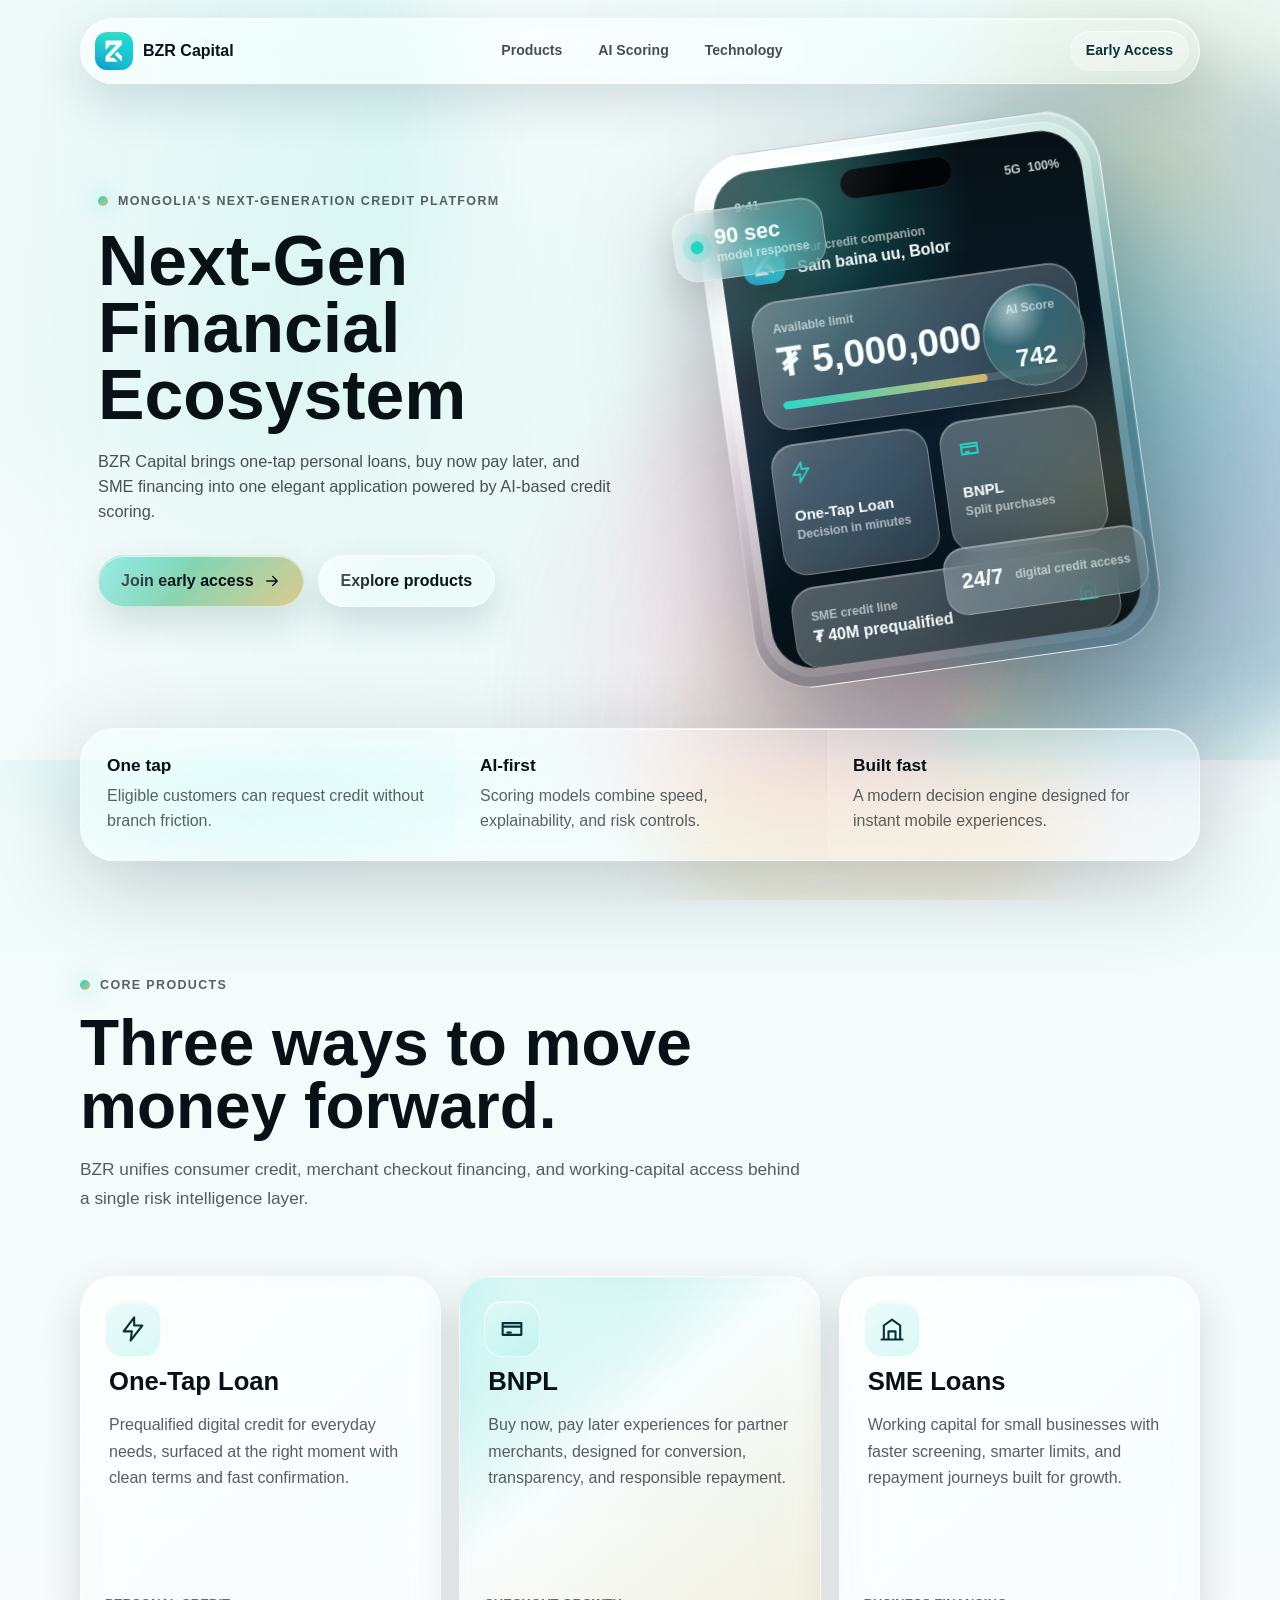
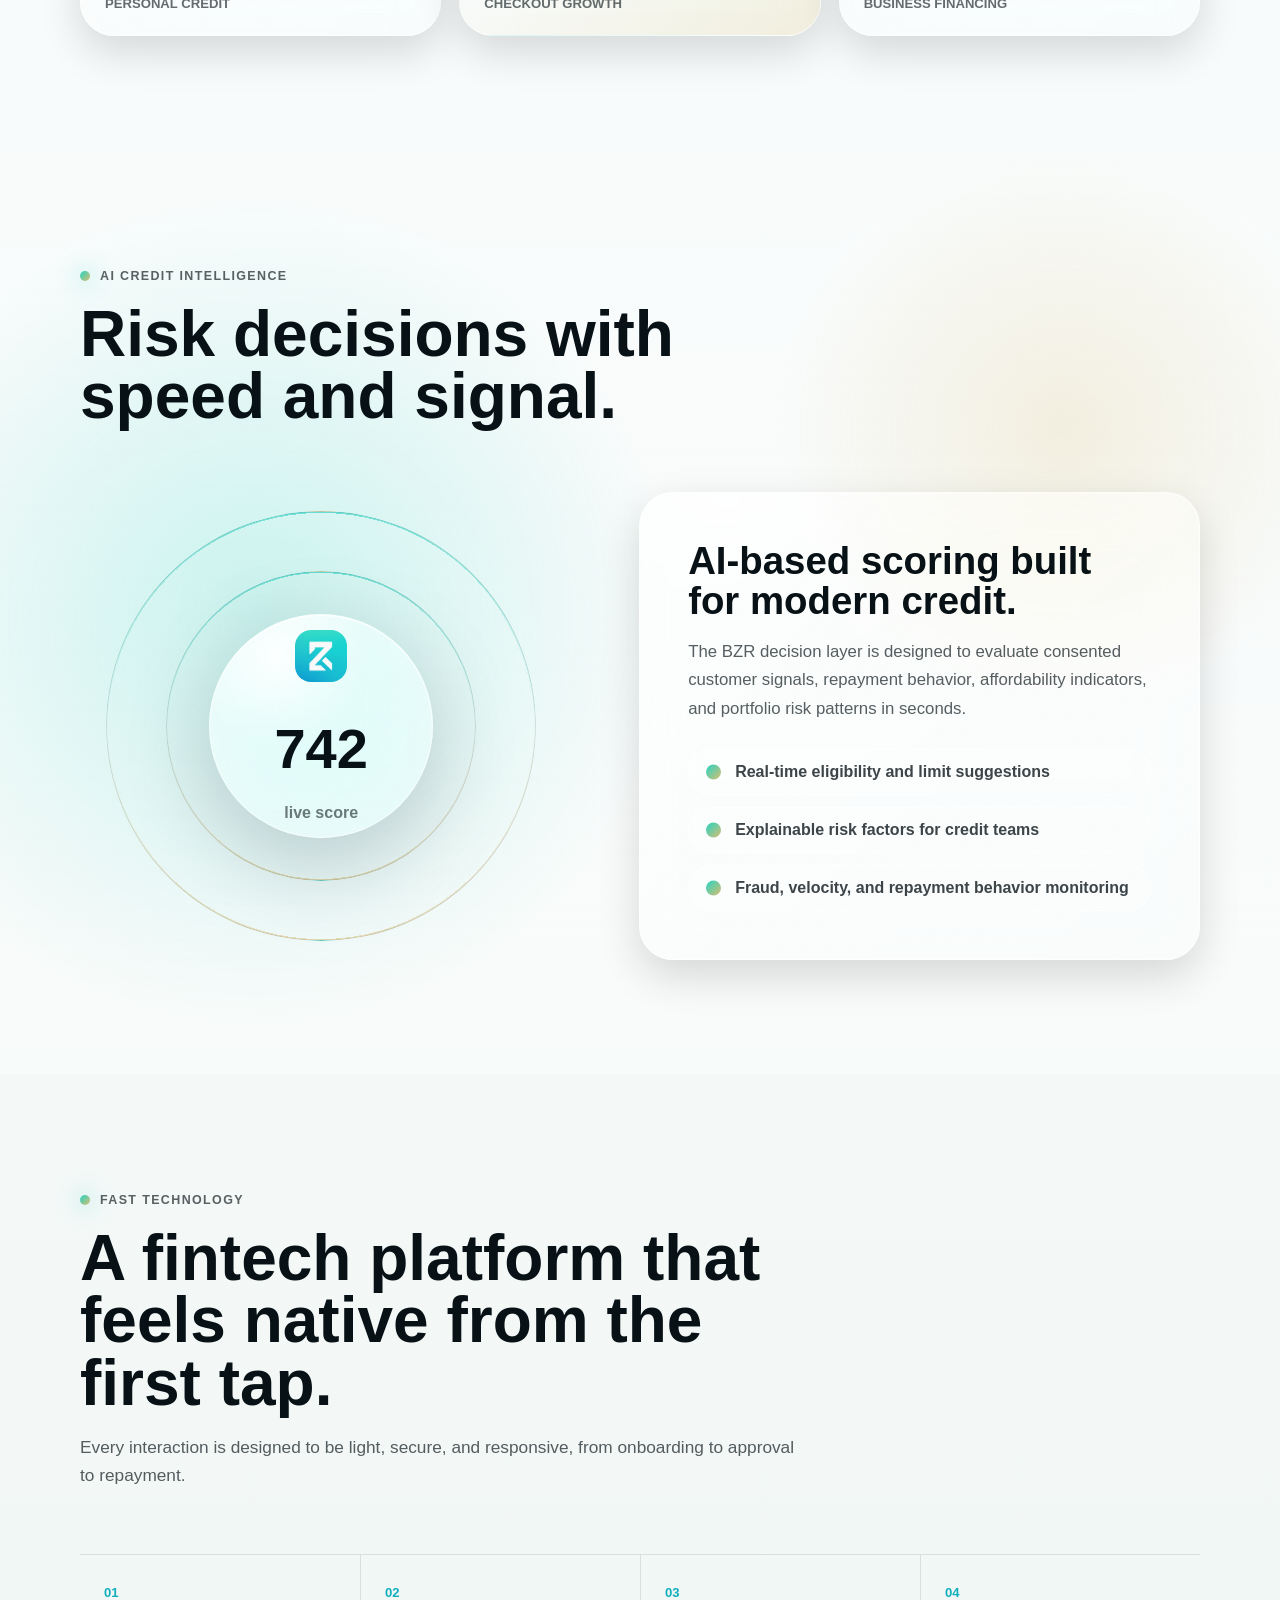
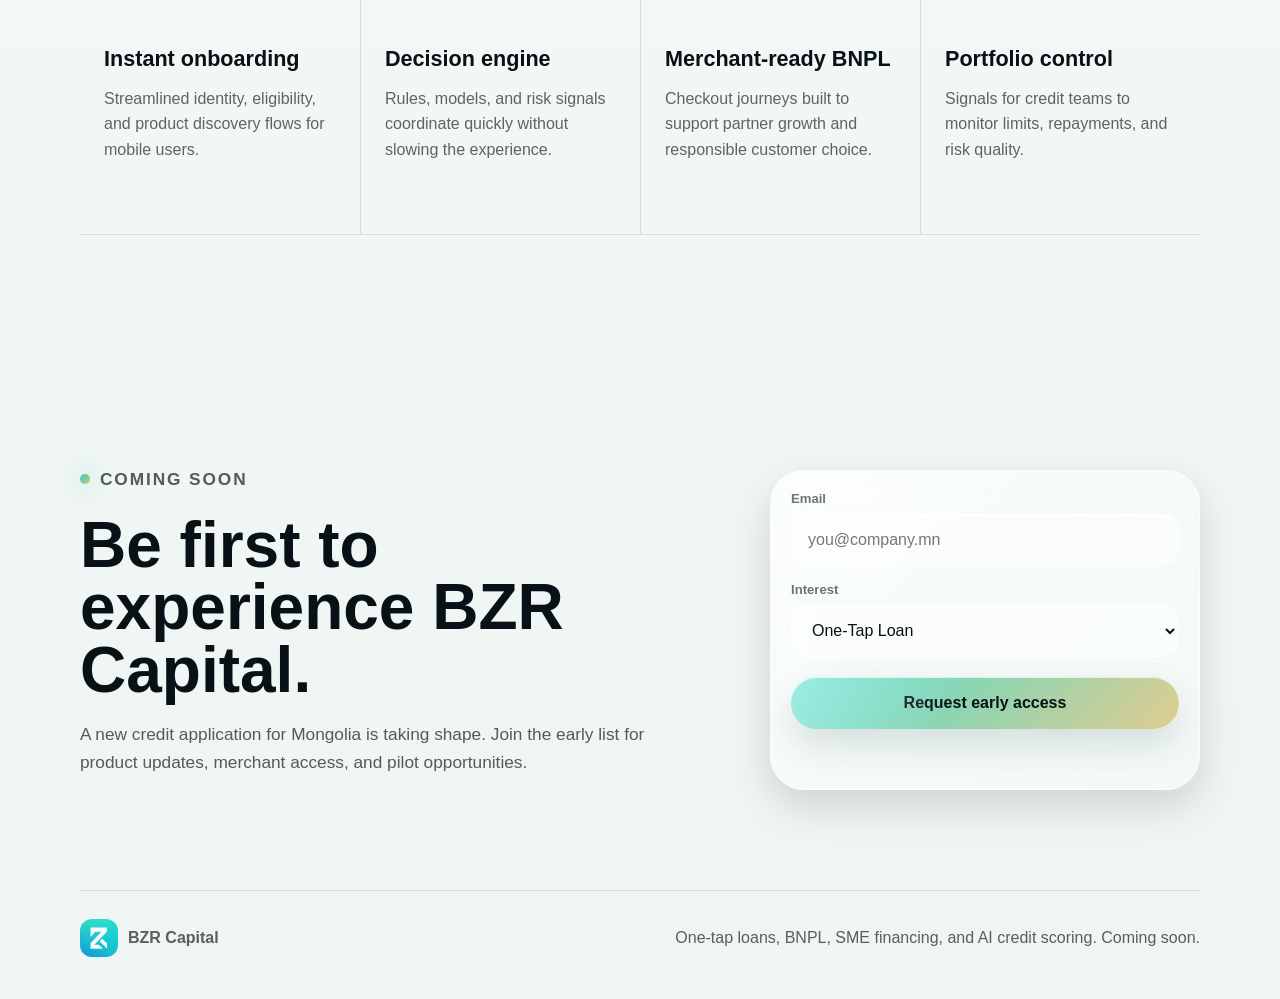
==== index.html @ 2658bc6b "first commit" ====
<!doctype html>
<html lang="en">
  <head>
    <meta charset="UTF-8" />
    <meta name="viewport" content="width=device-width, initial-scale=1.0" />
    <title>BZR Capital | One-tap credit for Mongolia</title>
    <meta
      name="description"
      content="BZR Capital is building a next-generation Mongolian fintech platform for one-tap loans, BNPL, SME financing, and AI-powered credit scoring."
    />
    <link rel="icon" href="assets/logo.png" type="image/png" />
    <link rel="stylesheet" href="styles.css" />
  </head>
  <body>
    <div class="ambient" aria-hidden="true">
      <span class="aura aura-cyan"></span>
      <span class="aura aura-blue"></span>
      <span class="aura aura-gold"></span>
      <span class="aura aura-rose"></span>
    </div>

    <header class="site-header">
      <a class="brand" href="#top" aria-label="BZR Capital home">
        <img src="assets/logo.png" alt="" />
        <span>BZR Capital</span>
      </a>
      <nav class="nav-links" aria-label="Primary navigation">
        <a href="#products">Products</a>
        <a href="#intelligence">AI Scoring</a>
        <a href="#platform">Technology</a>
      </nav>
      <a class="nav-cta" href="#waitlist">Early Access</a>
    </header>

    <main id="top">
      <section class="hero" aria-labelledby="hero-title">
        <div class="hero-copy">
          <p class="eyebrow">
            <span></span>
            Mongolia's next-generation credit platform
          </p>
          <h1 id="hero-title">Next-Gen Financial Ecosystem</h1>
          <p class="hero-lede">
            BZR Capital brings one-tap personal loans, buy now pay later, and SME financing into
            one elegant application powered by AI-based credit scoring.
          </p>
          <div class="hero-actions">
            <a class="button button-primary" href="#waitlist">
              Join early access
              <svg viewBox="0 0 24 24" aria-hidden="true">
                <path d="M5 12h14m-6-6 6 6-6 6" />
              </svg>
            </a>
            <a class="button button-secondary" href="#products">Explore products</a>
          </div>
        </div>

        <div class="hero-visual" aria-label="BZR mobile app preview">
          <div class="phone-shell" data-tilt>
            <div class="phone-glass"></div>
            <div class="phone-screen">
              <div class="dynamic-island"></div>
              <div class="app-topline">
                <span>9:41</span>
                <span>5G&nbsp;&nbsp;100%</span>
              </div>
              <div class="app-greeting">
                <img src="assets/logo.png" alt="" />
                <div>
                  <span>Your credit companion</span>
                  <strong>Sain baina uu, Bolor</strong>
                </div>
              </div>
              <div class="limit-panel">
                <span>Available limit</span>
                <strong>₮ 5,000,000</strong>
                <div class="limit-meter">
                  <span></span>
                </div>
              </div>
              <div class="score-orb">
                <span>AI Score</span>
                <strong>742</strong>
              </div>
              <div class="quick-actions">
                <article>
                  <svg viewBox="0 0 24 24" aria-hidden="true">
                    <path d="m13 2-9 12h7l-1 8 10-13h-7l0-7Z" />
                  </svg>
                  <strong>One-Tap Loan</strong>
                  <span>Decision in minutes</span>
                </article>
                <article>
                  <svg viewBox="0 0 24 24" aria-hidden="true">
                    <path d="M4 7h16v10H4zM4 10h16M8 15h3" />
                  </svg>
                  <strong>BNPL</strong>
                  <span>Split purchases</span>
                </article>
              </div>
              <div class="sme-strip">
                <div>
                  <span>SME credit line</span>
                  <strong>₮ 40M prequalified</strong>
                </div>
                <svg viewBox="0 0 24 24" aria-hidden="true">
                  <path d="M3 21h18M5 21V9l7-5 7 5v12M9 21v-7h6v7" />
                </svg>
              </div>
            </div>
          </div>
          <div class="floating-card floating-card-top">
            <span class="pulse"></span>
            <div>
              <strong>90 sec</strong>
              <small>model response</small>
            </div>
          </div>
          <div class="floating-card floating-card-bottom">
            <strong>24/7</strong>
            <small>digital credit access</small>
          </div>
        </div>
      </section>

      <section class="signal-strip" aria-label="Platform highlights">
        <div>
          <strong>One tap</strong>
          <span>Eligible customers can request credit without branch friction.</span>
        </div>
        <div>
          <strong>AI-first</strong>
          <span>Scoring models combine speed, explainability, and risk controls.</span>
        </div>
        <div>
          <strong>Built fast</strong>
          <span>A modern decision engine designed for instant mobile experiences.</span>
        </div>
      </section>

      <section class="section" id="products">
        <div class="section-heading">
          <p class="eyebrow"><span></span>Core products</p>
          <h2>Three ways to move money forward.</h2>
          <p>
            BZR unifies consumer credit, merchant checkout financing, and working-capital access
            behind a single risk intelligence layer.
          </p>
        </div>
        <div class="product-grid">
          <article class="glass-card product-card">
            <div class="icon-badge">
              <svg viewBox="0 0 24 24" aria-hidden="true">
                <path d="m13 2-9 12h7l-1 8 10-13h-7l0-7Z" />
              </svg>
            </div>
            <h3>One-Tap Loan</h3>
            <p>
              Prequalified digital credit for everyday needs, surfaced at the right moment with
              clean terms and fast confirmation.
            </p>
            <span>Personal credit</span>
          </article>
          <article class="glass-card product-card product-card-accent">
            <div class="icon-badge">
              <svg viewBox="0 0 24 24" aria-hidden="true">
                <path d="M4 7h16v10H4zM4 10h16M8 15h3" />
              </svg>
            </div>
            <h3>BNPL</h3>
            <p>
              Buy now, pay later experiences for partner merchants, designed for conversion,
              transparency, and responsible repayment.
            </p>
            <span>Checkout growth</span>
          </article>
          <article class="glass-card product-card">
            <div class="icon-badge">
              <svg viewBox="0 0 24 24" aria-hidden="true">
                <path d="M3 21h18M5 21V9l7-5 7 5v12M9 21v-7h6v7" />
              </svg>
            </div>
            <h3>SME Loans</h3>
            <p>
              Working capital for small businesses with faster screening, smarter limits, and
              repayment journeys built for growth.
            </p>
            <span>Business financing</span>
          </article>
        </div>
      </section>

      <section class="intelligence-band" id="intelligence">
        <div class="section-heading">
          <p class="eyebrow"><span></span>AI credit intelligence</p>
          <h2>Risk decisions with speed and signal.</h2>
        </div>
        <div class="intelligence-layout">
          <div class="model-orbit" aria-hidden="true">
            <span class="orbit-ring"></span>
            <span class="orbit-ring ring-two"></span>
            <div class="model-core">
              <img src="assets/logo.png" alt="" />
              <strong>742</strong>
              <span>live score</span>
            </div>
          </div>
          <div class="glass-card intelligence-copy">
            <h3>AI-based scoring built for modern credit.</h3>
            <p>
              The BZR decision layer is designed to evaluate consented customer signals, repayment
              behavior, affordability indicators, and portfolio risk patterns in seconds.
            </p>
            <div class="check-list">
              <span>Real-time eligibility and limit suggestions</span>
              <span>Explainable risk factors for credit teams</span>
              <span>Fraud, velocity, and repayment behavior monitoring</span>
            </div>
          </div>
        </div>
      </section>

      <section class="section platform-section" id="platform">
        <div class="section-heading">
          <p class="eyebrow"><span></span>Fast technology</p>
          <h2>A fintech platform that feels native from the first tap.</h2>
          <p>
            Every interaction is designed to be light, secure, and responsive, from onboarding to
            approval to repayment.
          </p>
        </div>
        <div class="platform-grid">
          <article>
            <strong>01</strong>
            <h3>Instant onboarding</h3>
            <p>Streamlined identity, eligibility, and product discovery flows for mobile users.</p>
          </article>
          <article>
            <strong>02</strong>
            <h3>Decision engine</h3>
            <p>Rules, models, and risk signals coordinate quickly without slowing the experience.</p>
          </article>
          <article>
            <strong>03</strong>
            <h3>Merchant-ready BNPL</h3>
            <p>Checkout journeys built to support partner growth and responsible customer choice.</p>
          </article>
          <article>
            <strong>04</strong>
            <h3>Portfolio control</h3>
            <p>Signals for credit teams to monitor limits, repayments, and risk quality.</p>
          </article>
        </div>
      </section>

      <section class="waitlist" id="waitlist">
        <div>
          <p class="eyebrow"><span></span>Coming soon</p>
          <h2>Be first to experience BZR Capital.</h2>
          <p>
            A new credit application for Mongolia is taking shape. Join the early list for product
            updates, merchant access, and pilot opportunities.
          </p>
        </div>
        <form class="glass-card waitlist-form" id="waitlist-form">
          <label>
            <span>Email</span>
            <input type="email" name="email" placeholder="you@company.mn" required />
          </label>
          <label>
            <span>Interest</span>
            <select name="interest">
              <option>One-Tap Loan</option>
              <option>BNPL partnership</option>
              <option>SME financing</option>
              <option>Investor / ecosystem</option>
            </select>
          </label>
          <button class="button button-primary" type="submit">Request early access</button>
          <p class="form-note" role="status" aria-live="polite"></p>
        </form>
      </section>
    </main>

    <footer class="site-footer">
      <a class="brand" href="#top" aria-label="BZR Capital home">
        <img src="assets/logo.png" alt="" />
        <span>BZR Capital</span>
      </a>
      <p>One-tap loans, BNPL, SME financing, and AI credit scoring. Coming soon.</p>
    </footer>

    <script src="script.js"></script>
  </body>
</html>
---- styles.css ----
:root {
  --ink: #071116;
  --ink-soft: rgba(7, 17, 22, 0.72);
  --paper: #f7fbfb;
  --white: #ffffff;
  --cyan: #24d4c3;
  --teal: #11aebc;
  --blue: #1269a7;
  --navy: #071925;
  --gold: #d9be72;
  --rose: #e58aa8;
  --line: rgba(255, 255, 255, 0.36);
  --glass: rgba(255, 255, 255, 0.18);
  --glass-strong: rgba(255, 255, 255, 0.28);
  --shadow: 0 24px 90px rgba(2, 18, 28, 0.2);
  --font:
    -apple-system, BlinkMacSystemFont, "SF Pro Display", "SF Pro Text", "Inter", "Segoe UI",
    sans-serif;
}

* {
  box-sizing: border-box;
}

html {
  scroll-behavior: smooth;
}

body {
  min-width: 320px;
  margin: 0;
  color: var(--ink);
  background:
    radial-gradient(circle at 78% 12%, rgba(229, 138, 168, 0.42), transparent 26rem),
    radial-gradient(circle at 20% 10%, rgba(36, 212, 195, 0.38), transparent 30rem),
    linear-gradient(180deg, #ecfbfb 0%, #f8fbfb 42%, #eef5f2 100%);
  font-family: var(--font);
  letter-spacing: 0;
  overflow-x: hidden;
}

body::before {
  position: fixed;
  inset: 0;
  z-index: -3;
  pointer-events: none;
  content: "";
  background-image:
    linear-gradient(rgba(255, 255, 255, 0.38) 1px, transparent 1px),
    linear-gradient(90deg, rgba(255, 255, 255, 0.36) 1px, transparent 1px);
  background-size: 72px 72px;
  mask-image: linear-gradient(to bottom, rgba(0, 0, 0, 0.45), transparent 62%);
}

a {
  color: inherit;
  text-decoration: none;
}

button,
input,
select {
  font: inherit;
}

img {
  display: block;
  max-width: 100%;
}

svg {
  fill: none;
  stroke: currentColor;
  stroke-linecap: round;
  stroke-linejoin: round;
  stroke-width: 1.8;
}

.ambient {
  position: fixed;
  inset: 0;
  z-index: -2;
  overflow: hidden;
  pointer-events: none;
}

.aura {
  position: absolute;
  width: 42rem;
  height: 42rem;
  border-radius: 50%;
  filter: blur(38px);
  opacity: 0.65;
  mix-blend-mode: multiply;
}

.aura-cyan {
  top: -12rem;
  left: -14rem;
  background: rgba(36, 212, 195, 0.62);
}

.aura-blue {
  top: 4rem;
  right: -14rem;
  background: rgba(18, 105, 167, 0.38);
}

.aura-gold {
  top: 35rem;
  right: 13rem;
  width: 26rem;
  height: 26rem;
  background: rgba(217, 190, 114, 0.3);
}

.aura-rose {
  top: 24rem;
  left: 42%;
  width: 28rem;
  height: 28rem;
  background: rgba(229, 138, 168, 0.22);
}

.site-header {
  position: fixed;
  top: 18px;
  left: 50%;
  z-index: 20;
  display: grid;
  grid-template-columns: 1fr auto 1fr;
  align-items: center;
  width: min(1120px, calc(100% - 32px));
  min-height: 62px;
  padding: 8px 10px 8px 14px;
  border: 1px solid rgba(255, 255, 255, 0.48);
  border-radius: 999px;
  background:
    linear-gradient(130deg, rgba(255, 255, 255, 0.58), rgba(255, 255, 255, 0.18)),
    rgba(255, 255, 255, 0.14);
  box-shadow: 0 18px 50px rgba(8, 40, 55, 0.14), inset 0 1px 0 rgba(255, 255, 255, 0.82);
  transform: translateX(-50%);
  backdrop-filter: blur(26px) saturate(180%);
  -webkit-backdrop-filter: blur(26px) saturate(180%);
}

.site-header.is-scrolled {
  background:
    linear-gradient(130deg, rgba(255, 255, 255, 0.72), rgba(255, 255, 255, 0.26)),
    rgba(255, 255, 255, 0.18);
  box-shadow: 0 14px 44px rgba(8, 40, 55, 0.16), inset 0 1px 0 rgba(255, 255, 255, 0.9);
}

.brand {
  display: inline-flex;
  align-items: center;
  gap: 10px;
  min-width: 0;
  font-weight: 760;
}

.brand img {
  width: 38px;
  height: 38px;
  border-radius: 12px;
  box-shadow: inset 0 1px 0 rgba(255, 255, 255, 0.4);
}

.brand span {
  white-space: nowrap;
}

.nav-links {
  display: inline-flex;
  gap: 4px;
  padding: 4px;
  border-radius: 999px;
  background: rgba(255, 255, 255, 0.18);
}

.nav-links a,
.nav-cta {
  min-height: 40px;
  padding: 11px 16px;
  border-radius: 999px;
  color: rgba(7, 17, 22, 0.74);
  font-size: 0.88rem;
  font-weight: 650;
}

.nav-links a:hover,
.nav-links a:focus-visible,
.nav-cta:hover,
.nav-cta:focus-visible {
  color: var(--ink);
  background: rgba(255, 255, 255, 0.44);
  outline: none;
}

.nav-cta {
  justify-self: end;
  color: #073137;
  background: rgba(255, 255, 255, 0.35);
  box-shadow: inset 0 1px 0 rgba(255, 255, 255, 0.72);
}

.hero {
  position: relative;
  display: grid;
  grid-template-columns: minmax(0, 560px) minmax(340px, 460px);
  column-gap: clamp(2.25rem, 5vw, 5rem);
  align-items: center;
  justify-content: center;
  min-height: 760px;
  padding: clamp(7rem, 9vw, 8.5rem) 24px clamp(3.5rem, 6vw, 5rem);
  overflow: hidden;
  isolation: isolate;
}

.hero::before {
  position: absolute;
  inset: 0;
  z-index: -1;
  content: "";
  background:
    linear-gradient(90deg, rgba(247, 251, 251, 0.92) 0%, rgba(247, 251, 251, 0.68) 42%, rgba(247, 251, 251, 0.08) 72%),
    radial-gradient(circle at 79% 50%, rgba(36, 212, 195, 0.4), transparent 19rem),
    radial-gradient(circle at 90% 22%, rgba(217, 190, 114, 0.34), transparent 16rem),
    radial-gradient(circle at 82% 70%, rgba(18, 105, 167, 0.32), transparent 21rem);
}

.hero::after {
  position: absolute;
  right: -12rem;
  bottom: -30rem;
  z-index: -1;
  width: 64rem;
  height: 64rem;
  content: "";
  border-radius: 50%;
  background: conic-gradient(from 130deg, rgba(36, 212, 195, 0.42), rgba(18, 105, 167, 0.22), rgba(229, 138, 168, 0.28), rgba(217, 190, 114, 0.3), rgba(36, 212, 195, 0.42));
  filter: blur(10px);
  opacity: 0.8;
  mask-image: radial-gradient(circle, rgba(0, 0, 0, 0.8), transparent 68%);
  animation: slow-spin 26s linear infinite;
}

.hero-copy {
  position: relative;
  z-index: 2;
  width: min(560px, 100%);
  padding-top: 0;
}

.eyebrow {
  display: inline-flex;
  align-items: center;
  gap: 10px;
  margin: 0 0 20px;
  color: rgba(7, 17, 22, 0.66);
  font-size: 0.78rem;
  font-weight: 760;
  letter-spacing: 0.11em;
  text-transform: uppercase;
}

.eyebrow span {
  width: 10px;
  height: 10px;
  border-radius: 999px;
  background: linear-gradient(135deg, var(--cyan), var(--gold));
  box-shadow: 0 0 22px rgba(36, 212, 195, 0.7);
}

h1,
h2,
h3,
p {
  margin-top: 0;
}

h1 {
  width: min(560px, 100%);
  margin-bottom: 20px;
  font-size: clamp(3.4rem, 5.45vw, 6rem);
  line-height: 0.96;
  font-weight: 840;
  letter-spacing: 0;
}

.hero-lede {
  width: min(520px, 100%);
  margin-bottom: 30px;
  color: rgba(7, 17, 22, 0.72);
  font-size: clamp(1.02rem, 1.28vw, 1.18rem);
  line-height: 1.55;
  font-weight: 520;
}

.hero-actions {
  display: flex;
  flex-wrap: wrap;
  gap: 14px;
  align-items: center;
}

.button {
  position: relative;
  display: inline-flex;
  align-items: center;
  justify-content: center;
  gap: 9px;
  min-height: 52px;
  padding: 0 22px;
  border: 1px solid rgba(255, 255, 255, 0.52);
  border-radius: 999px;
  color: var(--ink);
  font-weight: 760;
  overflow: hidden;
  box-shadow: inset 0 1px 0 rgba(255, 255, 255, 0.68), 0 16px 36px rgba(6, 50, 55, 0.14);
  backdrop-filter: blur(22px) saturate(170%);
  -webkit-backdrop-filter: blur(22px) saturate(170%);
}

.button::before {
  position: absolute;
  inset: 0;
  content: "";
  background: linear-gradient(120deg, rgba(255, 255, 255, 0.7), transparent 42%);
  opacity: 0.65;
}

.button svg,
.button span {
  position: relative;
}

.button svg {
  width: 18px;
  height: 18px;
}

.button-primary {
  background: linear-gradient(135deg, rgba(36, 212, 195, 0.82), rgba(217, 190, 114, 0.78));
}

.button-secondary {
  background: rgba(255, 255, 255, 0.26);
}

.button:hover,
.button:focus-visible {
  transform: translateY(-1px);
  outline: none;
}

.hero-visual {
  position: relative;
  right: auto;
  bottom: auto;
  z-index: 1;
  width: min(32vw, 460px);
  min-width: 340px;
  aspect-ratio: 0.76;
  pointer-events: none;
}

.phone-shell {
  position: absolute;
  inset: 0;
  border: 1px solid rgba(255, 255, 255, 0.48);
  border-radius: 58px;
  background:
    linear-gradient(150deg, rgba(255, 255, 255, 0.74), rgba(255, 255, 255, 0.18) 32%, rgba(7, 25, 37, 0.42) 70%),
    rgba(255, 255, 255, 0.16);
  box-shadow: 0 42px 120px rgba(4, 20, 29, 0.34), inset 0 2px 2px rgba(255, 255, 255, 0.68);
  transform: rotate(-8deg);
  transform-style: preserve-3d;
  backdrop-filter: blur(20px) saturate(180%);
  -webkit-backdrop-filter: blur(20px) saturate(180%);
}

.phone-glass {
  position: absolute;
  inset: 9px;
  border-radius: 50px;
  background:
    radial-gradient(circle at 20% 0%, rgba(255, 255, 255, 0.64), transparent 13rem),
    linear-gradient(160deg, rgba(255, 255, 255, 0.36), rgba(255, 255, 255, 0.06));
  box-shadow: inset 0 1px 0 rgba(255, 255, 255, 0.6);
}

.phone-screen {
  position: absolute;
  inset: 18px;
  padding: 28px 22px 22px;
  border-radius: 42px;
  color: #f8ffff;
  background:
    radial-gradient(circle at 22% 10%, rgba(36, 212, 195, 0.32), transparent 11rem),
    radial-gradient(circle at 92% 70%, rgba(217, 190, 114, 0.22), transparent 10rem),
    linear-gradient(180deg, #071116 0%, #0b2030 58%, #061015 100%);
  overflow: hidden;
  box-shadow: inset 0 0 0 1px rgba(255, 255, 255, 0.1);
}

.phone-screen::after {
  position: absolute;
  inset: 0;
  content: "";
  background: linear-gradient(115deg, rgba(255, 255, 255, 0.24), transparent 34%);
  pointer-events: none;
}

.dynamic-island {
  position: absolute;
  top: 12px;
  left: 50%;
  width: 112px;
  height: 30px;
  border-radius: 999px;
  background: #020508;
  transform: translateX(-50%);
  box-shadow: inset 0 -1px 0 rgba(255, 255, 255, 0.12);
}

.app-topline {
  display: flex;
  justify-content: space-between;
  margin-bottom: 30px;
  color: rgba(248, 255, 255, 0.78);
  font-size: 0.78rem;
  font-weight: 720;
}

.app-greeting {
  display: flex;
  align-items: center;
  gap: 12px;
  margin-bottom: 18px;
}

.app-greeting img {
  width: 42px;
  height: 42px;
  border-radius: 14px;
  box-shadow: 0 10px 26px rgba(0, 0, 0, 0.24);
}

.app-greeting span,
.limit-panel span,
.score-orb span,
.sme-strip span,
.quick-actions span,
.floating-card small {
  display: block;
  color: rgba(248, 255, 255, 0.62);
  font-size: 0.76rem;
  font-weight: 620;
}

.app-greeting strong {
  display: block;
  margin-top: 3px;
  font-size: 1rem;
}

.limit-panel,
.score-orb,
.quick-actions article,
.sme-strip,
.floating-card,
.glass-card {
  border: 1px solid rgba(255, 255, 255, 0.28);
  background:
    linear-gradient(135deg, rgba(255, 255, 255, 0.24), rgba(255, 255, 255, 0.07)),
    rgba(255, 255, 255, 0.1);
  box-shadow: inset 0 1px 0 rgba(255, 255, 255, 0.3), 0 16px 42px rgba(0, 0, 0, 0.14);
  backdrop-filter: blur(24px) saturate(170%);
  -webkit-backdrop-filter: blur(24px) saturate(170%);
}

.limit-panel {
  position: relative;
  padding: 20px;
  border-radius: 28px;
}

.limit-panel strong {
  display: block;
  margin: 5px 0 16px;
  font-size: clamp(1.75rem, 3vw, 2.55rem);
  letter-spacing: 0;
}

.limit-meter {
  height: 8px;
  border-radius: 999px;
  background: rgba(255, 255, 255, 0.14);
  overflow: hidden;
}

.limit-meter span {
  width: 72%;
  height: 100%;
  border-radius: inherit;
  background: linear-gradient(90deg, var(--cyan), var(--gold));
}

.score-orb {
  position: absolute;
  top: 150px;
  right: 20px;
  display: grid;
  place-items: center;
  width: 102px;
  height: 102px;
  border-radius: 50%;
  text-align: center;
  background:
    radial-gradient(circle at 30% 25%, rgba(255, 255, 255, 0.55), transparent 34%),
    linear-gradient(145deg, rgba(36, 212, 195, 0.24), rgba(217, 190, 114, 0.14));
}

.score-orb strong {
  font-size: 1.55rem;
}

.quick-actions {
  display: grid;
  grid-template-columns: 1fr 1fr;
  gap: 12px;
  margin-top: 14px;
}

.quick-actions article {
  min-height: 132px;
  padding: 16px;
  border-radius: 24px;
}

.quick-actions svg,
.sme-strip svg {
  width: 24px;
  height: 24px;
  color: var(--cyan);
}

.quick-actions strong {
  display: block;
  margin: 18px 0 4px;
  font-size: 0.94rem;
}

.sme-strip {
  display: flex;
  align-items: center;
  justify-content: space-between;
  min-height: 82px;
  margin-top: 12px;
  padding: 18px;
  border-radius: 25px;
}

.sme-strip strong {
  display: block;
  margin-top: 4px;
  font-size: 1rem;
}

.floating-card {
  position: absolute;
  z-index: 4;
  display: flex;
  align-items: center;
  gap: 12px;
  min-width: 142px;
  min-height: 68px;
  padding: 14px 16px;
  border-radius: 22px;
  color: #f8ffff;
  transform: rotate(-8deg);
}

.floating-card strong {
  display: block;
  font-size: 1.35rem;
}

.floating-card-top {
  top: 14%;
  left: -12%;
}

.floating-card-bottom {
  right: -4%;
  bottom: 12%;
}

.pulse {
  width: 13px;
  height: 13px;
  border-radius: 50%;
  background: var(--cyan);
  box-shadow: 0 0 0 8px rgba(36, 212, 195, 0.17), 0 0 26px rgba(36, 212, 195, 0.8);
}

.signal-strip {
  display: grid;
  grid-template-columns: repeat(3, 1fr);
  gap: 1px;
  width: min(1120px, calc(100% - 32px));
  margin: -32px auto 0;
  border: 1px solid rgba(255, 255, 255, 0.46);
  border-radius: 34px;
  background: rgba(255, 255, 255, 0.22);
  box-shadow: var(--shadow), inset 0 1px 0 rgba(255, 255, 255, 0.72);
  overflow: hidden;
  backdrop-filter: blur(28px) saturate(175%);
  -webkit-backdrop-filter: blur(28px) saturate(175%);
}

.signal-strip div {
  min-height: 130px;
  padding: 26px;
  background: linear-gradient(135deg, rgba(255, 255, 255, 0.24), rgba(255, 255, 255, 0.08));
}

.signal-strip strong {
  display: block;
  margin-bottom: 8px;
  font-size: 1.08rem;
}

.signal-strip span {
  color: rgba(7, 17, 22, 0.66);
  line-height: 1.55;
}

.section,
.intelligence-band,
.waitlist {
  width: min(1120px, calc(100% - 32px));
  margin: 0 auto;
  padding: clamp(5rem, 9vw, 8rem) 0;
}

.section-heading {
  width: min(720px, 100%);
  margin-bottom: clamp(2rem, 5vw, 4rem);
}

.section-heading h2,
.waitlist h2 {
  margin-bottom: 18px;
  font-size: clamp(2.3rem, 5vw, 5.1rem);
  line-height: 0.98;
  font-weight: 830;
  letter-spacing: 0;
}

.section-heading p:not(.eyebrow),
.waitlist p {
  color: rgba(7, 17, 22, 0.68);
  font-size: 1.08rem;
  line-height: 1.65;
}

.product-grid {
  display: grid;
  grid-template-columns: repeat(3, 1fr);
  gap: 18px;
}

.glass-card {
  position: relative;
  border-color: rgba(255, 255, 255, 0.56);
  border-radius: 34px;
  color: var(--ink);
  background:
    linear-gradient(140deg, rgba(255, 255, 255, 0.56), rgba(255, 255, 255, 0.2)),
    rgba(255, 255, 255, 0.2);
  overflow: hidden;
}

.glass-card::before {
  position: absolute;
  inset: 0;
  content: "";
  background:
    radial-gradient(circle at 16% 0%, rgba(255, 255, 255, 0.9), transparent 8rem),
    linear-gradient(120deg, rgba(255, 255, 255, 0.5), transparent 42%);
  opacity: 0.55;
  pointer-events: none;
}

.product-card {
  min-height: 360px;
  padding: 28px;
}

.product-card > * {
  position: relative;
}

.product-card h3 {
  margin: 62px 0 16px;
  font-size: clamp(1.55rem, 2vw, 2rem);
  letter-spacing: 0;
}

.product-card p {
  color: rgba(7, 17, 22, 0.68);
  line-height: 1.65;
}

.product-card > span {
  position: absolute;
  right: 24px;
  bottom: 24px;
  left: 24px;
  color: rgba(7, 17, 22, 0.62);
  font-size: 0.82rem;
  font-weight: 760;
  text-transform: uppercase;
}

.product-card-accent {
  background:
    linear-gradient(140deg, rgba(36, 212, 195, 0.4), rgba(255, 255, 255, 0.22) 44%, rgba(217, 190, 114, 0.22)),
    rgba(255, 255, 255, 0.2);
}

.icon-badge {
  position: absolute;
  top: 24px;
  left: 24px;
  display: grid;
  place-items: center;
  width: 56px;
  height: 56px;
  border: 1px solid rgba(255, 255, 255, 0.52);
  border-radius: 18px;
  color: #073137;
  background:
    linear-gradient(145deg, rgba(255, 255, 255, 0.58), rgba(255, 255, 255, 0.2)),
    rgba(36, 212, 195, 0.2);
  box-shadow: inset 0 1px 0 rgba(255, 255, 255, 0.8);
}

.icon-badge svg {
  width: 28px;
  height: 28px;
}

.intelligence-band {
  width: 100%;
  margin: 0;
  padding-right: max(16px, calc((100vw - 1120px) / 2));
  padding-left: max(16px, calc((100vw - 1120px) / 2));
  background:
    radial-gradient(circle at 20% 50%, rgba(36, 212, 195, 0.22), transparent 26rem),
    radial-gradient(circle at 83% 30%, rgba(217, 190, 114, 0.2), transparent 18rem),
    linear-gradient(180deg, rgba(255, 255, 255, 0.18), rgba(255, 255, 255, 0.38));
}

.intelligence-layout {
  display: grid;
  grid-template-columns: 0.86fr 1fr;
  gap: clamp(2rem, 6vw, 5rem);
  align-items: center;
}

.model-orbit {
  position: relative;
  display: grid;
  place-items: center;
  min-height: 460px;
}

.orbit-ring {
  position: absolute;
  width: min(88vw, 430px);
  aspect-ratio: 1;
  border: 1px solid rgba(7, 17, 22, 0.12);
  border-radius: 50%;
  background: conic-gradient(from 0deg, rgba(36, 212, 195, 0.62), transparent, rgba(217, 190, 114, 0.52), transparent, rgba(36, 212, 195, 0.62));
  mask: radial-gradient(farthest-side, transparent calc(100% - 2px), #000 0);
  animation: slow-spin 18s linear infinite;
}

.ring-two {
  width: min(72vw, 310px);
  animation-duration: 12s;
  animation-direction: reverse;
}

.model-core {
  position: relative;
  display: grid;
  place-items: center;
  width: 224px;
  height: 224px;
  border: 1px solid rgba(255, 255, 255, 0.6);
  border-radius: 50%;
  background:
    radial-gradient(circle at 30% 18%, rgba(255, 255, 255, 0.9), transparent 38%),
    linear-gradient(150deg, rgba(255, 255, 255, 0.62), rgba(255, 255, 255, 0.18)),
    rgba(255, 255, 255, 0.14);
  box-shadow: var(--shadow), inset 0 1px 0 rgba(255, 255, 255, 0.78);
  backdrop-filter: blur(28px) saturate(180%);
  -webkit-backdrop-filter: blur(28px) saturate(180%);
}

.model-core img {
  width: 52px;
  height: 52px;
  border-radius: 16px;
}

.model-core strong {
  margin-top: 12px;
  font-size: 3.5rem;
  line-height: 0.92;
  letter-spacing: 0;
}

.model-core span {
  color: rgba(7, 17, 22, 0.56);
  font-weight: 760;
}

.intelligence-copy {
  padding: clamp(1.6rem, 4vw, 3rem);
}

.intelligence-copy > * {
  position: relative;
}

.intelligence-copy h3 {
  margin-bottom: 16px;
  font-size: clamp(1.85rem, 3vw, 3rem);
  line-height: 1.05;
}

.intelligence-copy p {
  color: rgba(7, 17, 22, 0.68);
  font-size: 1.05rem;
  line-height: 1.7;
}

.check-list {
  display: grid;
  gap: 12px;
  margin-top: 26px;
}

.check-list span {
  position: relative;
  min-height: 46px;
  padding: 13px 14px 13px 46px;
  border: 1px solid rgba(255, 255, 255, 0.5);
  border-radius: 999px;
  background: rgba(255, 255, 255, 0.24);
  color: rgba(7, 17, 22, 0.78);
  font-weight: 650;
}

.check-list span::before {
  position: absolute;
  top: 50%;
  left: 17px;
  width: 15px;
  height: 15px;
  content: "";
  border-radius: 50%;
  background: linear-gradient(135deg, var(--cyan), var(--gold));
  transform: translateY(-50%);
}

.platform-grid {
  display: grid;
  grid-template-columns: repeat(4, 1fr);
  border-top: 1px solid rgba(7, 17, 22, 0.1);
}

.platform-grid article {
  min-height: 280px;
  padding: 30px 24px;
  border-bottom: 1px solid rgba(7, 17, 22, 0.1);
}

.platform-grid article + article {
  border-left: 1px solid rgba(7, 17, 22, 0.1);
}

.platform-grid strong {
  display: block;
  margin-bottom: 46px;
  color: var(--teal);
  font-size: 0.82rem;
}

.platform-grid h3 {
  margin-bottom: 14px;
  font-size: 1.35rem;
}

.platform-grid p {
  color: rgba(7, 17, 22, 0.64);
  line-height: 1.6;
}

.waitlist {
  display: grid;
  grid-template-columns: 1fr minmax(320px, 430px);
  gap: clamp(2rem, 7vw, 6rem);
  align-items: center;
  padding-bottom: 6rem;
}

.waitlist-form {
  display: grid;
  gap: 16px;
  padding: 20px;
}

.waitlist-form > * {
  position: relative;
}

.waitlist-form label {
  display: grid;
  gap: 8px;
}

.waitlist-form label span {
  color: rgba(7, 17, 22, 0.58);
  font-size: 0.82rem;
  font-weight: 760;
}

.waitlist-form input,
.waitlist-form select {
  width: 100%;
  min-height: 52px;
  padding: 0 16px;
  border: 1px solid rgba(255, 255, 255, 0.58);
  border-radius: 18px;
  color: var(--ink);
  background: rgba(255, 255, 255, 0.42);
  outline: none;
  box-shadow: inset 0 1px 0 rgba(255, 255, 255, 0.7);
}

.waitlist-form input:focus,
.waitlist-form select:focus {
  border-color: rgba(36, 212, 195, 0.88);
}

.waitlist-form .button {
  width: 100%;
  margin-top: 4px;
  border: 0;
  cursor: pointer;
}

.form-note {
  min-height: 24px;
  margin: 0;
  color: rgba(7, 17, 22, 0.64);
  font-size: 0.92rem;
}

.site-footer {
  display: flex;
  align-items: center;
  justify-content: space-between;
  gap: 24px;
  width: min(1120px, calc(100% - 32px));
  margin: 0 auto;
  padding: 28px 0 42px;
  border-top: 1px solid rgba(7, 17, 22, 0.1);
  color: rgba(7, 17, 22, 0.66);
}

.site-footer p {
  max-width: 560px;
  margin: 0;
  text-align: right;
}

@keyframes slow-spin {
  to {
    transform: rotate(1turn);
  }
}

@media (max-width: 980px) {
  .site-header {
    grid-template-columns: 1fr auto;
  }

  .nav-links {
    display: none;
  }

  .hero {
    min-height: auto;
    grid-template-columns: 1fr;
    justify-content: stretch;
    padding-top: 8.5rem;
    padding-bottom: 26rem;
  }

  .hero::before {
    background:
      linear-gradient(180deg, rgba(247, 251, 251, 0.92) 0%, rgba(247, 251, 251, 0.62) 52%, rgba(247, 251, 251, 0.05) 82%),
      radial-gradient(circle at 72% 74%, rgba(36, 212, 195, 0.4), transparent 15rem),
      radial-gradient(circle at 88% 85%, rgba(217, 190, 114, 0.24), transparent 13rem);
  }

  .hero-visual {
    position: absolute;
    right: 50%;
    bottom: 2rem;
    width: min(78vw, 430px);
    min-width: 280px;
    transform: translateX(50%);
  }

  .phone-shell,
  .floating-card {
    transform: rotate(-5deg);
  }

  .signal-strip,
  .product-grid,
  .intelligence-layout,
  .platform-grid,
  .waitlist {
    grid-template-columns: 1fr;
  }

  .platform-grid article + article {
    border-left: 0;
  }

  .model-orbit {
    min-height: 360px;
  }
}

@media (max-width: 640px) {
  .site-header {
    top: 10px;
    width: calc(100% - 20px);
    min-height: 56px;
    padding: 7px 8px 7px 10px;
  }

  .brand span {
    max-width: 112px;
    overflow: hidden;
    text-overflow: ellipsis;
  }

  .brand img {
    width: 34px;
    height: 34px;
    border-radius: 11px;
  }

  .nav-cta {
    min-height: 38px;
    padding: 10px 13px;
    font-size: 0.8rem;
  }

  .hero {
    padding: 7.25rem 16px 23rem;
  }

  .eyebrow {
    font-size: 0.68rem;
    line-height: 1.4;
  }

  h1 {
    font-size: clamp(3.05rem, 16vw, 5rem);
  }

  .hero-lede {
    font-size: 1rem;
  }

  .button {
    width: 100%;
  }

  .hero-actions {
    display: grid;
    grid-template-columns: 1fr;
    gap: 10px;
  }

  .hero-visual {
    width: min(84vw, 330px);
    bottom: 1.5rem;
  }

  .phone-shell {
    border-radius: 44px;
  }

  .phone-glass {
    inset: 7px;
    border-radius: 38px;
  }

  .phone-screen {
    inset: 13px;
    padding: 25px 16px 16px;
    border-radius: 34px;
  }

  .dynamic-island {
    width: 92px;
    height: 26px;
  }

  .app-topline {
    margin-bottom: 22px;
  }

  .limit-panel {
    padding: 16px;
  }

  .limit-panel strong {
    font-size: 1.7rem;
  }

  .score-orb {
    top: 128px;
    right: 14px;
    width: 82px;
    height: 82px;
  }

  .quick-actions article {
    min-height: 112px;
    padding: 13px;
  }

  .quick-actions strong {
    margin-top: 12px;
    font-size: 0.82rem;
  }

  .floating-card {
    display: none;
  }

  .signal-strip {
    margin-top: 0;
    border-radius: 26px;
  }

  .signal-strip div,
  .product-card {
    min-height: auto;
    padding: 22px;
  }

  .product-card h3 {
    margin-top: 58px;
  }

  .section,
  .intelligence-band,
  .waitlist {
    width: min(100% - 32px, 1120px);
    padding: 4.5rem 0;
  }

  .intelligence-band {
    width: 100%;
    padding-right: 16px;
    padding-left: 16px;
  }

  .section-heading h2,
  .waitlist h2 {
    font-size: clamp(2.2rem, 12vw, 3.7rem);
  }

  .model-core {
    width: 190px;
    height: 190px;
  }

  .model-core strong {
    font-size: 3rem;
  }

  .check-list span {
    border-radius: 22px;
  }

  .site-footer {
    display: grid;
    justify-items: start;
  }

  .site-footer p {
    text-align: left;
  }
}

@media (prefers-reduced-motion: reduce) {
  *,
  *::before,
  *::after {
    scroll-behavior: auto !important;
    animation-duration: 0.01ms !important;
    animation-iteration-count: 1 !important;
    transition-duration: 0.01ms !important;
  }
}
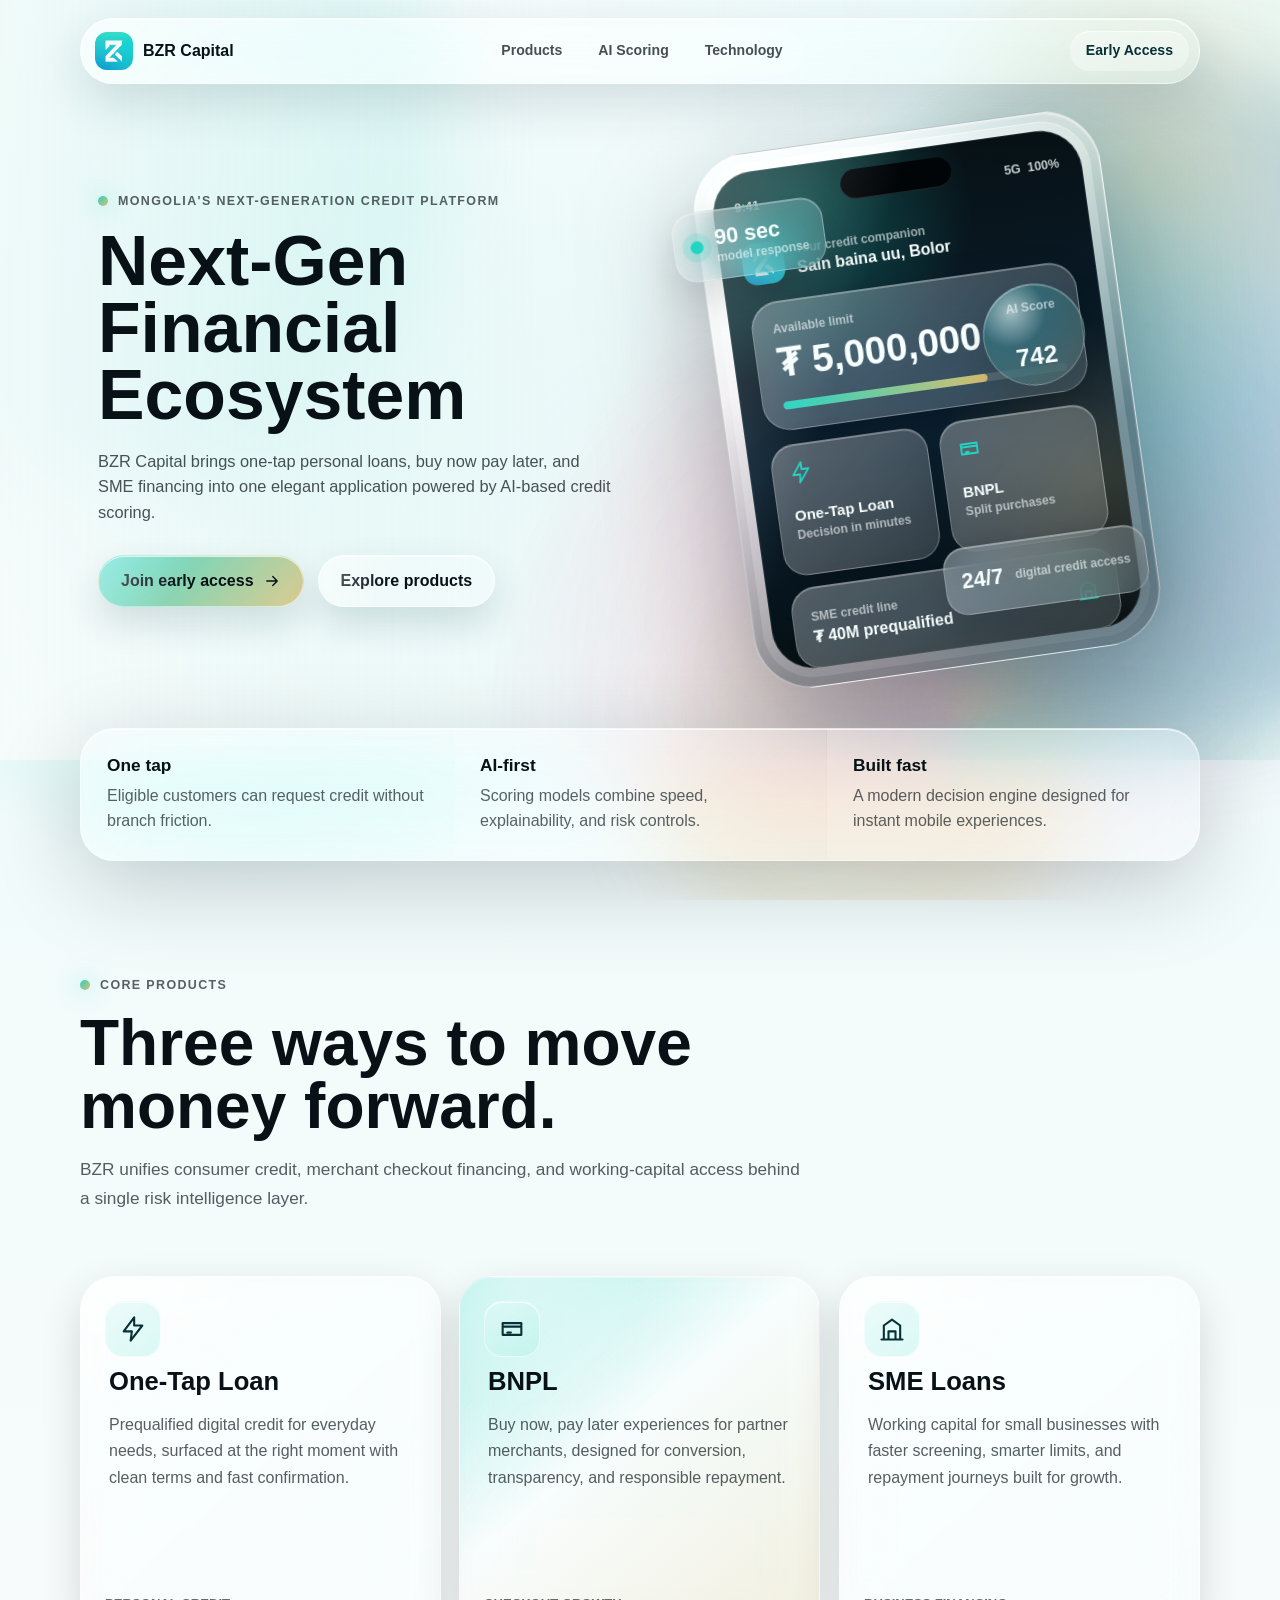
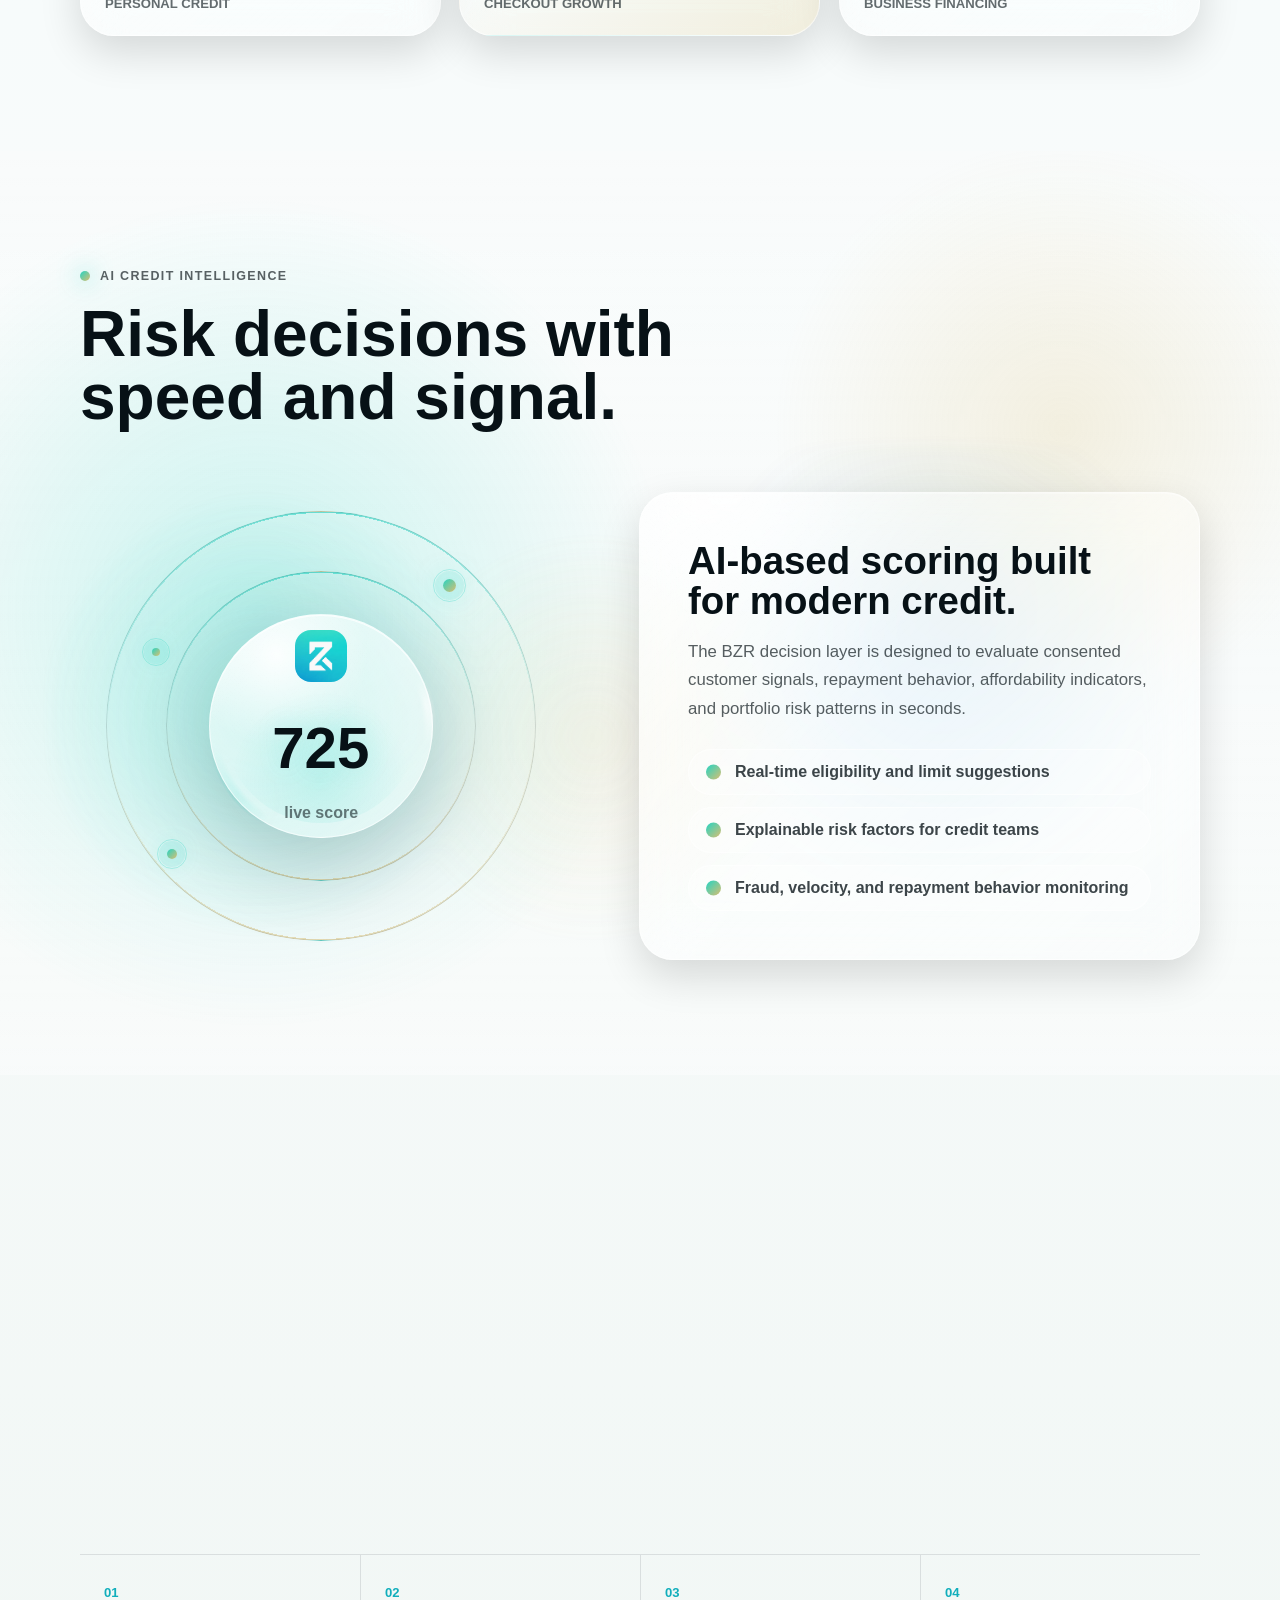
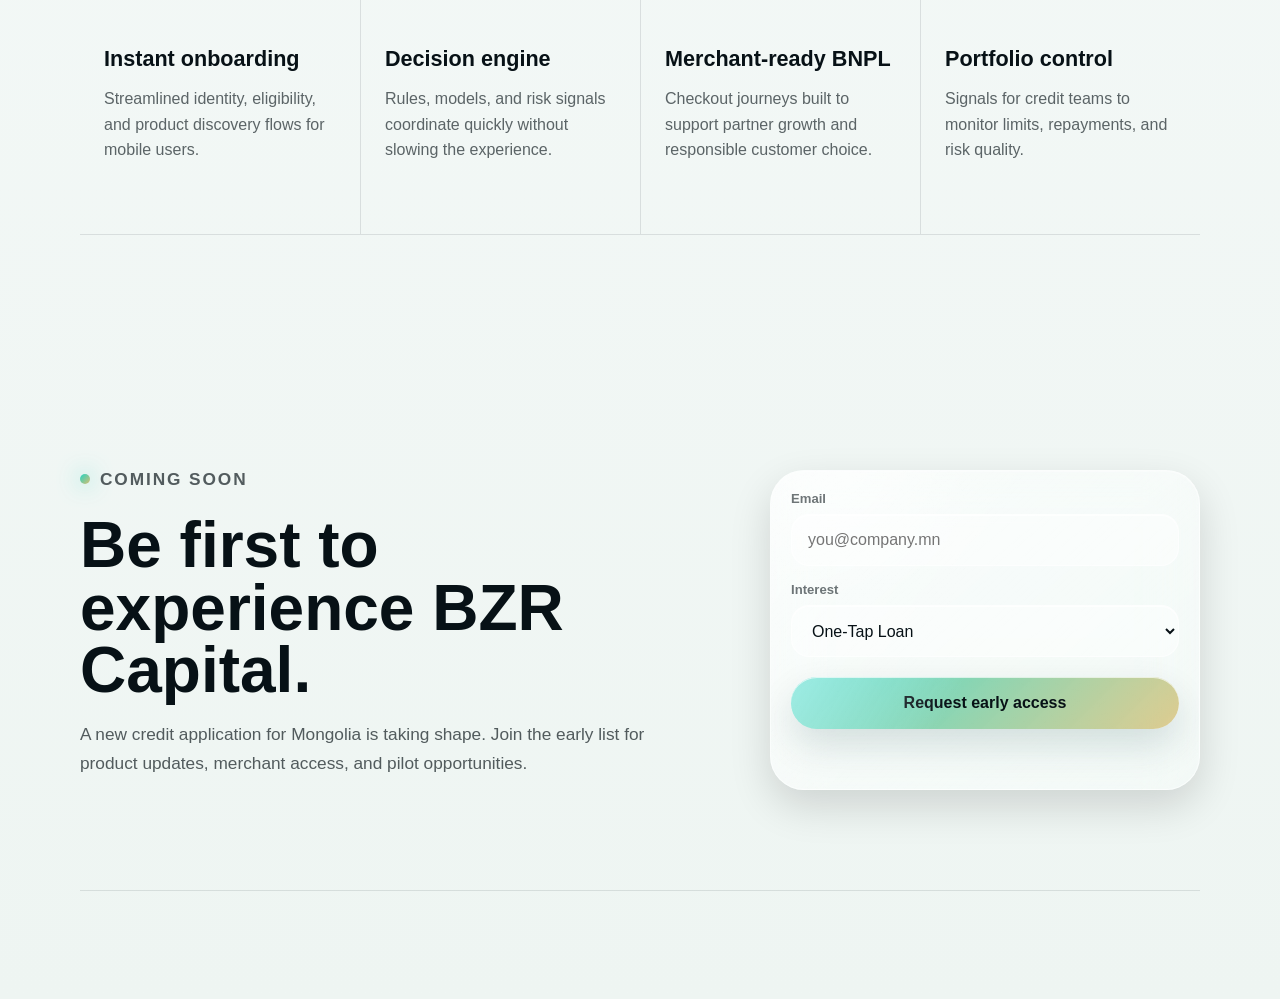
==== commit f6c53002: "animations" ====
--- a/index.html
+++ b/index.html
@@ -199,9 +199,13 @@
           <div class="model-orbit" aria-hidden="true">
             <span class="orbit-ring"></span>
             <span class="orbit-ring ring-two"></span>
+            <span class="score-sheen"></span>
+            <span class="signal-dot dot-one"></span>
+            <span class="signal-dot dot-two"></span>
+            <span class="signal-dot dot-three"></span>
             <div class="model-core">
               <img src="assets/logo.png" alt="" />
-              <strong>742</strong>
+              <strong data-count-to="742">742</strong>
               <span>live score</span>
             </div>
           </div>
--- a/styles.css
+++ b/styles.css
@@ -13,6 +13,9 @@
   --glass: rgba(255, 255, 255, 0.18);
   --glass-strong: rgba(255, 255, 255, 0.28);
   --shadow: 0 24px 90px rgba(2, 18, 28, 0.2);
+  --ease-out: cubic-bezier(0.16, 1, 0.3, 1);
+  --ease-glass: cubic-bezier(0.22, 1, 0.36, 1);
+  --scroll-shift: 0px;
   --font:
     -apple-system, BlinkMacSystemFont, "SF Pro Display", "SF Pro Text", "Inter", "Segoe UI",
     sans-serif;
@@ -23,11 +26,14 @@
 }
 
 html {
+  max-width: 100%;
+  overflow-x: hidden;
   scroll-behavior: smooth;
 }
 
 body {
   min-width: 320px;
+  max-width: 100%;
   margin: 0;
   color: var(--ink);
   background:
@@ -37,6 +43,13 @@
   font-family: var(--font);
   letter-spacing: 0;
   overflow-x: hidden;
+}
+
+@supports (overflow: clip) {
+  html,
+  body {
+    overflow-x: clip;
+  }
 }
 
 body::before {
@@ -76,12 +89,134 @@
   stroke-width: 1.8;
 }
 
+body.reveal-ready .reveal {
+  opacity: 0;
+  filter: blur(14px);
+  translate: var(--reveal-x, 0) var(--reveal-y, 28px);
+  scale: var(--reveal-scale, 0.985);
+  transition:
+    opacity 820ms var(--ease-out),
+    filter 820ms var(--ease-out),
+    translate 920ms var(--ease-glass),
+    scale 920ms var(--ease-glass),
+    border-color 240ms ease,
+    background 240ms ease,
+    box-shadow 240ms ease;
+  transition-delay: var(--reveal-delay, 0ms);
+  will-change: opacity, filter, translate, scale;
+}
+
+body.reveal-ready .reveal.is-visible {
+  opacity: 1;
+  filter: blur(0);
+  translate: 0 0;
+  scale: 1;
+}
+
+.reveal-left {
+  --reveal-x: -30px;
+}
+
+.reveal-right {
+  --reveal-x: 34px;
+}
+
+.reveal-zoom {
+  --reveal-y: 14px;
+  --reveal-scale: 0.94;
+}
+
+.hero-copy > *,
+.hero-visual,
+.phone-screen > *,
+.floating-card {
+  animation: hero-enter 980ms var(--ease-glass) both;
+  animation-delay: var(--hero-delay, 0ms);
+  will-change: opacity, filter, translate, scale;
+}
+
+.hero-copy > * {
+  --hero-x: -30px;
+  --hero-y: 26px;
+}
+
+.hero-copy > :nth-child(1) {
+  --hero-delay: 180ms;
+}
+
+.hero-copy > :nth-child(2) {
+  --hero-delay: 300ms;
+}
+
+.hero-copy > :nth-child(3) {
+  --hero-delay: 420ms;
+}
+
+.hero-copy > :nth-child(4) {
+  --hero-delay: 540ms;
+}
+
+.hero-visual {
+  --hero-x: 36px;
+  --hero-y: 20px;
+  --hero-scale: 0.965;
+  --hero-delay: 460ms;
+}
+
+.phone-screen > * {
+  --hero-y: 16px;
+  --hero-scale: 0.96;
+}
+
+.phone-screen > :nth-child(1) {
+  --hero-delay: 680ms;
+}
+
+.phone-screen > :nth-child(2) {
+  --hero-delay: 730ms;
+}
+
+.phone-screen > :nth-child(3) {
+  --hero-delay: 780ms;
+}
+
+.phone-screen > :nth-child(4) {
+  --hero-delay: 830ms;
+}
+
+.phone-screen > :nth-child(5) {
+  --hero-delay: 880ms;
+}
+
+.phone-screen > :nth-child(6) {
+  --hero-delay: 930ms;
+}
+
+.phone-screen > :nth-child(7) {
+  --hero-delay: 980ms;
+}
+
+.floating-card {
+  --hero-y: 18px;
+  --hero-scale: 0.94;
+}
+
+.floating-card-top {
+  --hero-delay: 980ms;
+}
+
+.floating-card-bottom {
+  --hero-delay: 1060ms;
+}
+
 .ambient {
   position: fixed;
   inset: 0;
   z-index: -2;
   overflow: hidden;
   pointer-events: none;
+  transform: translate3d(0, var(--scroll-shift), 0);
+  will-change: transform;
 }
 
 .aura {
@@ -142,6 +277,12 @@
   transform: translateX(-50%);
   backdrop-filter: blur(26px) saturate(180%);
   -webkit-backdrop-filter: blur(26px) saturate(180%);
+  animation: header-enter 760ms var(--ease-glass) 120ms both;
+  transition:
+    background 260ms ease,
+    box-shadow 260ms ease,
+    border-color 260ms ease,
+    min-height 260ms ease;
 }
 
 .site-header.is-scrolled {
@@ -164,10 +305,19 @@
   height: 38px;
   border-radius: 12px;
   box-shadow: inset 0 1px 0 rgba(255, 255, 255, 0.4);
+  transition:
+    scale 220ms ease,
+    box-shadow 220ms ease;
 }
 
 .brand span {
   white-space: nowrap;
+}
+
+.brand:hover img,
+.brand:focus-visible img {
+  scale: 1.04;
+  box-shadow: inset 0 1px 0 rgba(255, 255, 255, 0.4), 0 8px 22px rgba(17, 174, 188, 0.2);
 }
 
 .nav-links {
@@ -186,6 +336,10 @@
   color: rgba(7, 17, 22, 0.74);
   font-size: 0.88rem;
   font-weight: 650;
+  transition:
+    color 200ms ease,
+    background 200ms ease,
+    box-shadow 200ms ease;
 }
 
 .nav-links a:hover,
@@ -320,6 +474,11 @@
   box-shadow: inset 0 1px 0 rgba(255, 255, 255, 0.68), 0 16px 36px rgba(6, 50, 55, 0.14);
   backdrop-filter: blur(22px) saturate(170%);
   -webkit-backdrop-filter: blur(22px) saturate(170%);
+  transition:
+    transform 220ms ease,
+    box-shadow 220ms ease,
+    border-color 220ms ease,
+    background 220ms ease;
 }
 
 .button::before {
@@ -350,7 +509,7 @@
 
 .button:hover,
 .button:focus-visible {
-  transform: translateY(-1px);
+  box-shadow: inset 0 1px 0 rgba(255, 255, 255, 0.82), 0 20px 44px rgba(6, 50, 55, 0.18);
   outline: none;
 }
 
@@ -378,6 +537,7 @@
   transform-style: preserve-3d;
   backdrop-filter: blur(20px) saturate(180%);
   -webkit-backdrop-filter: blur(20px) saturate(180%);
+  transition: transform 420ms var(--ease-glass);
 }
 
 .phone-glass {
@@ -637,6 +797,31 @@
   line-height: 1.55;
 }
 
+@media (min-width: 981px) {
+  .signal-strip {
+    animation: strip-shell-enter 920ms var(--ease-glass) 980ms both;
+    will-change: opacity, filter, translate, scale;
+  }
+
+  .signal-strip div {
+    animation: strip-item-enter 820ms var(--ease-glass) both;
+    animation-delay: var(--strip-delay, 1120ms);
+    will-change: opacity, filter, translate, scale;
+  }
+
+  .signal-strip div:nth-child(1) {
+    --strip-delay: 1120ms;
+  }
+
+  .signal-strip div:nth-child(2) {
+    --strip-delay: 1230ms;
+  }
+
+  .signal-strip div:nth-child(3) {
+    --strip-delay: 1340ms;
+  }
+}
+
 .section,
 .intelligence-band,
 .waitlist {
@@ -697,6 +882,10 @@
 .product-card {
   min-height: 360px;
   padding: 28px;
+  transition:
+    transform 240ms ease,
+    box-shadow 240ms ease,
+    border-color 240ms ease;
 }
 
 .product-card > * {
@@ -729,6 +918,12 @@
   background:
     linear-gradient(140deg, rgba(36, 212, 195, 0.4), rgba(255, 255, 255, 0.22) 44%, rgba(217, 190, 114, 0.22)),
     rgba(255, 255, 255, 0.2);
+}
+
+.product-card:hover {
+  border-color: rgba(255, 255, 255, 0.82);
+  box-shadow: inset 0 1px 0 rgba(255, 255, 255, 0.5), 0 22px 60px rgba(2, 18, 28, 0.18);
+  transform: translateY(-4px) scale(1.01);
 }
 
 .icon-badge {
@@ -762,13 +957,38 @@
     radial-gradient(circle at 20% 50%, rgba(36, 212, 195, 0.22), transparent 26rem),
     radial-gradient(circle at 83% 30%, rgba(217, 190, 114, 0.2), transparent 18rem),
     linear-gradient(180deg, rgba(255, 255, 255, 0.18), rgba(255, 255, 255, 0.38));
+  overflow: hidden;
+}
+
+@supports (overflow: clip) {
+  .intelligence-band {
+    overflow: clip;
+  }
 }
 
 .intelligence-layout {
+  position: relative;
   display: grid;
   grid-template-columns: 0.86fr 1fr;
   gap: clamp(2rem, 6vw, 5rem);
   align-items: center;
+  isolation: isolate;
+}
+
+.intelligence-layout::before {
+  position: absolute;
+  inset: -3rem -2rem;
+  z-index: -1;
+  content: "";
+  border-radius: 46px;
+  background:
+    radial-gradient(circle at 18% 48%, rgba(36, 212, 195, 0.34), transparent 14rem),
+    radial-gradient(circle at 46% 52%, rgba(217, 190, 114, 0.2), transparent 13rem),
+    radial-gradient(circle at 75% 36%, rgba(18, 105, 167, 0.16), transparent 16rem);
+  filter: blur(8px);
+  opacity: 0.72;
+  animation: intelligence-glow 7s var(--ease-glass) infinite alternate;
+  pointer-events: none;
 }
 
 .model-orbit {
@@ -776,6 +996,24 @@
   display: grid;
   place-items: center;
   min-height: 460px;
+}
+
+.model-orbit::before,
+.model-orbit::after {
+  position: absolute;
+  width: min(74vw, 360px);
+  aspect-ratio: 1;
+  content: "";
+  border: 1px solid rgba(36, 212, 195, 0.16);
+  border-radius: 50%;
+  background: radial-gradient(circle, rgba(36, 212, 195, 0.14), transparent 64%);
+  opacity: 0;
+  animation: orbit-pulse 3.8s var(--ease-out) infinite;
+  pointer-events: none;
+}
+
+.model-orbit::after {
+  animation-delay: 1.85s;
 }
 
 .orbit-ring {
@@ -793,6 +1031,61 @@
   width: min(72vw, 310px);
   animation-duration: 12s;
   animation-direction: reverse;
+}
+
+.score-sheen {
+  position: absolute;
+  width: min(74vw, 350px);
+  aspect-ratio: 1;
+  border-radius: 50%;
+  background:
+    conic-gradient(from 0deg, transparent 0 18%, rgba(255, 255, 255, 0.8) 22%, transparent 28% 58%, rgba(36, 212, 195, 0.38) 64%, transparent 72% 100%);
+  filter: blur(1px);
+  opacity: 0.62;
+  mask: radial-gradient(farthest-side, transparent 58%, #000 61%, #000 63%, transparent 66%);
+  animation: slow-spin 9s linear infinite;
+  pointer-events: none;
+}
+
+.signal-dot {
+  position: absolute;
+  z-index: 1;
+  width: 13px;
+  height: 13px;
+  border-radius: 50%;
+  background: linear-gradient(135deg, var(--cyan), var(--gold));
+  box-shadow: 0 0 0 8px rgba(36, 212, 195, 0.12), 0 0 26px rgba(36, 212, 195, 0.58);
+  animation: signal-float 3.6s var(--ease-glass) infinite;
+}
+
+.signal-dot::after {
+  position: absolute;
+  inset: -10px;
+  content: "";
+  border: 1px solid rgba(36, 212, 195, 0.28);
+  border-radius: inherit;
+  animation: signal-ping 2.4s var(--ease-out) infinite;
+}
+
+.dot-one {
+  top: 18%;
+  right: 22%;
+}
+
+.dot-two {
+  bottom: 21%;
+  left: 18%;
+  width: 10px;
+  height: 10px;
+  animation-delay: 0.8s;
+}
+
+.dot-three {
+  top: 33%;
+  left: 15%;
+  width: 8px;
+  height: 8px;
+  animation-delay: 1.45s;
 }
 
 .model-core {
@@ -810,12 +1103,41 @@
   box-shadow: var(--shadow), inset 0 1px 0 rgba(255, 255, 255, 0.78);
   backdrop-filter: blur(28px) saturate(180%);
   -webkit-backdrop-filter: blur(28px) saturate(180%);
+  overflow: hidden;
+  animation: score-breathe 4.6s var(--ease-glass) infinite;
+}
+
+.model-core::before {
+  position: absolute;
+  inset: -40%;
+  content: "";
+  background: linear-gradient(115deg, transparent 34%, rgba(255, 255, 255, 0.82) 48%, transparent 62%);
+  opacity: 0.55;
+  transform: translateX(-48%) rotate(12deg);
+  animation: glass-shine 4.8s var(--ease-glass) infinite;
+  pointer-events: none;
+}
+
+.model-core::after {
+  position: absolute;
+  inset: 14px;
+  content: "";
+  border-radius: 50%;
+  background: radial-gradient(circle at 50% 78%, rgba(36, 212, 195, 0.22), transparent 50%);
+  opacity: 0.72;
+  pointer-events: none;
+}
+
+.model-core > * {
+  position: relative;
+  z-index: 1;
 }
 
 .model-core img {
   width: 52px;
   height: 52px;
   border-radius: 16px;
+  animation: icon-float 3.8s var(--ease-glass) infinite;
 }
 
 .model-core strong {
@@ -823,6 +1145,14 @@
   font-size: 3.5rem;
   line-height: 0.92;
   letter-spacing: 0;
+  font-variant-numeric: tabular-nums;
+  text-shadow: 0 0 24px rgba(36, 212, 195, 0.18);
+  animation: score-text-pulse 3.2s var(--ease-glass) infinite;
+  transition: transform 220ms ease;
+}
+
+.model-core.is-counting strong {
+  transform: translateY(-1px) scale(1.04);
 }
 
 .model-core span {
@@ -889,10 +1219,18 @@
   min-height: 280px;
   padding: 30px 24px;
   border-bottom: 1px solid rgba(7, 17, 22, 0.1);
+  transition:
+    background 220ms ease,
+    transform 220ms ease;
 }
 
 .platform-grid article + article {
   border-left: 1px solid rgba(7, 17, 22, 0.1);
+}
+
+.platform-grid article:hover {
+  background: rgba(255, 255, 255, 0.22);
+  transform: translateY(-2px);
 }
 
 .platform-grid strong {
@@ -952,6 +1290,10 @@
   background: rgba(255, 255, 255, 0.42);
   outline: none;
   box-shadow: inset 0 1px 0 rgba(255, 255, 255, 0.7);
+  transition:
+    border-color 200ms ease,
+    background 200ms ease,
+    box-shadow 200ms ease;
 }
 
 .waitlist-form input:focus,
@@ -997,6 +1339,174 @@
   }
 }
 
+@keyframes header-enter {
+  from {
+    opacity: 0;
+    filter: blur(14px);
+    translate: 0 -18px;
+  }
+
+  to {
+    opacity: 1;
+    filter: blur(0);
+    translate: 0 0;
+  }
+}
+
+@keyframes hero-enter {
+  from {
+    opacity: 0;
+    filter: blur(16px);
+    translate: var(--hero-x, 0) var(--hero-y, 28px);
+    scale: var(--hero-scale, 0.985);
+  }
+
+  to {
+    opacity: 1;
+    filter: blur(0);
+    translate: 0 0;
+    scale: 1;
+  }
+}
+
+@keyframes strip-shell-enter {
+  from {
+    opacity: 0;
+    filter: blur(16px);
+    translate: 0 30px;
+    scale: 0.975;
+  }
+
+  to {
+    opacity: 1;
+    filter: blur(0);
+    translate: 0 0;
+    scale: 1;
+  }
+}
+
+@keyframes strip-item-enter {
+  from {
+    opacity: 0;
+    filter: blur(10px);
+    translate: 0 18px;
+    scale: 0.985;
+  }
+
+  to {
+    opacity: 1;
+    filter: blur(0);
+    translate: 0 0;
+    scale: 1;
+  }
+}
+
+@keyframes intelligence-glow {
+  from {
+    opacity: 0.52;
+    transform: translate3d(-10px, 8px, 0) scale(0.98);
+  }
+
+  to {
+    opacity: 0.86;
+    transform: translate3d(14px, -10px, 0) scale(1.03);
+  }
+}
+
+@keyframes orbit-pulse {
+  0% {
+    opacity: 0;
+    transform: scale(0.64);
+  }
+
+  35% {
+    opacity: 0.46;
+  }
+
+  100% {
+    opacity: 0;
+    transform: scale(1.14);
+  }
+}
+
+@keyframes signal-float {
+  0%,
+  100% {
+    transform: translate3d(0, 0, 0) scale(1);
+  }
+
+  50% {
+    transform: translate3d(6px, -8px, 0) scale(1.18);
+  }
+}
+
+@keyframes signal-ping {
+  0% {
+    opacity: 0.56;
+    transform: scale(0.72);
+  }
+
+  100% {
+    opacity: 0;
+    transform: scale(1.85);
+  }
+}
+
+@keyframes score-breathe {
+  0%,
+  100% {
+    box-shadow:
+      var(--shadow),
+      inset 0 1px 0 rgba(255, 255, 255, 0.78),
+      0 0 0 rgba(36, 212, 195, 0);
+    transform: translateY(0) scale(1);
+  }
+
+  50% {
+    box-shadow:
+      var(--shadow),
+      inset 0 1px 0 rgba(255, 255, 255, 0.88),
+      0 0 58px rgba(36, 212, 195, 0.24);
+    transform: translateY(-3px) scale(1.018);
+  }
+}
+
+@keyframes glass-shine {
+  0%,
+  42% {
+    transform: translateX(-58%) rotate(12deg);
+  }
+
+  68%,
+  100% {
+    transform: translateX(58%) rotate(12deg);
+  }
+}
+
+@keyframes icon-float {
+  0%,
+  100% {
+    transform: translateY(0);
+  }
+
+  50% {
+    transform: translateY(-4px);
+  }
+}
+
+@keyframes score-text-pulse {
+  0%,
+  100% {
+    color: var(--ink);
+    text-shadow: 0 0 18px rgba(36, 212, 195, 0.12);
+  }
+
+  50% {
+    color: #063237;
+    text-shadow: 0 0 30px rgba(36, 212, 195, 0.32), 0 0 44px rgba(217, 190, 114, 0.16);
+  }
+}
+
 @media (max-width: 980px) {
   .site-header {
     grid-template-columns: 1fr auto;
@@ -1052,16 +1562,221 @@
   }
 }
 
+@media (min-width: 641px) and (max-width: 980px) {
+  .site-header {
+    width: calc(100% - 32px);
+  }
+
+  .hero {
+    display: grid;
+    min-height: auto;
+    padding: clamp(8rem, 12vw, 9rem) 24px 4.5rem;
+  }
+
+  .hero-copy {
+    width: min(680px, 100%);
+    margin: 0 auto;
+  }
+
+  h1 {
+    width: min(680px, 100%);
+    font-size: clamp(3.8rem, 8vw, 5.1rem);
+    line-height: 0.94;
+  }
+
+  .hero-lede {
+    width: min(590px, 100%);
+    font-size: 1.08rem;
+  }
+
+  .hero-actions {
+    gap: 12px;
+  }
+
+  .hero-visual {
+    position: relative;
+    right: auto;
+    bottom: auto;
+    width: min(56vw, 430px);
+    min-width: 360px;
+    margin: 3rem auto 0;
+    transform: none;
+  }
+
+  .floating-card-top {
+    left: -5%;
+  }
+
+  .floating-card-bottom {
+    right: -2%;
+  }
+
+  .signal-strip {
+    grid-template-columns: repeat(3, 1fr);
+    width: min(920px, calc(100% - 32px));
+    margin-top: -20px;
+    border-radius: 30px;
+  }
+
+  .signal-strip div {
+    min-height: 118px;
+    padding: 22px;
+  }
+
+  .section,
+  .intelligence-band,
+  .waitlist {
+    width: min(920px, calc(100% - 32px));
+    padding: 5.5rem 0;
+  }
+
+  .intelligence-band {
+    width: 100%;
+    padding-right: max(24px, calc((100vw - 920px) / 2));
+    padding-left: max(24px, calc((100vw - 920px) / 2));
+  }
+
+  .section-heading {
+    width: min(700px, 100%);
+    margin-bottom: 2.75rem;
+  }
+
+  .section-heading h2,
+  .waitlist h2 {
+    font-size: clamp(3rem, 6.5vw, 4.45rem);
+  }
+
+  .product-grid {
+    grid-template-columns: repeat(3, minmax(0, 1fr));
+    gap: 14px;
+  }
+
+  .product-card {
+    min-height: 330px;
+    padding: 22px;
+    border-radius: 28px;
+  }
+
+  .product-card h3 {
+    margin-top: 58px;
+    font-size: 1.5rem;
+  }
+
+  .product-card p {
+    font-size: 0.94rem;
+    line-height: 1.55;
+  }
+
+  .product-card > span {
+    right: 20px;
+    bottom: 20px;
+    left: 20px;
+    font-size: 0.72rem;
+  }
+
+  .icon-badge {
+    top: 20px;
+    left: 20px;
+    width: 50px;
+    height: 50px;
+    border-radius: 16px;
+  }
+
+  .intelligence-layout {
+    grid-template-columns: 1fr;
+    gap: 2rem;
+  }
+
+  .model-orbit {
+    min-height: 390px;
+  }
+
+  .intelligence-copy {
+    width: min(680px, 100%);
+    margin: 0 auto;
+  }
+
+  .platform-grid {
+    grid-template-columns: repeat(2, 1fr);
+  }
+
+  .platform-grid article {
+    min-height: 230px;
+  }
+
+  .platform-grid article:nth-child(odd) {
+    border-left: 0;
+  }
+
+  .platform-grid article:nth-child(even) {
+    border-left: 1px solid rgba(7, 17, 22, 0.1);
+  }
+
+  .waitlist {
+    grid-template-columns: minmax(0, 1fr) minmax(320px, 360px);
+    gap: 2rem;
+    align-items: start;
+  }
+}
+
+@media (min-width: 740px) and (max-width: 980px) {
+  .hero {
+    grid-template-columns: minmax(0, 1fr) minmax(300px, 360px);
+    column-gap: clamp(1.5rem, 4vw, 2.5rem);
+    align-items: center;
+    min-height: 720px;
+    padding-top: clamp(7.75rem, 10vw, 8.75rem);
+    padding-bottom: 4rem;
+  }
+
+  .hero-copy {
+    width: 100%;
+    margin: 0;
+  }
+
+  h1 {
+    width: 100%;
+    font-size: clamp(3.15rem, 6vw, 4.15rem);
+    line-height: 0.94;
+  }
+
+  .hero-lede {
+    width: min(470px, 100%);
+    font-size: 1rem;
+  }
+
+  .hero-visual {
+    width: min(36vw, 360px);
+    min-width: 300px;
+    margin: 0;
+  }
+
+  .floating-card-top {
+    left: -9%;
+  }
+
+  .floating-card-bottom {
+    right: -8%;
+  }
+
+  .signal-strip {
+    margin-top: -44px;
+  }
+}
+
 @media (max-width: 640px) {
   .site-header {
     top: 10px;
-    width: calc(100% - 20px);
+    grid-template-columns: minmax(0, 1fr) max-content;
+    gap: 8px;
+    width: calc(100% - 24px);
     min-height: 56px;
-    padding: 7px 8px 7px 10px;
+    padding: 7px 8px 7px 9px;
+    overflow: hidden;
   }
 
   .brand span {
-    max-width: 112px;
+    max-width: clamp(86px, 32vw, 112px);
     overflow: hidden;
     text-overflow: ellipsis;
   }
@@ -1074,12 +1789,21 @@
 
   .nav-cta {
     min-height: 38px;
-    padding: 10px 13px;
+    padding: 10px 11px;
     font-size: 0.8rem;
+    white-space: nowrap;
+    scale: 1;
+  }
+
+  .brand:hover img,
+  .brand:focus-visible img,
+  .nav-cta:hover,
+  .nav-cta:focus-visible {
+    scale: 1;
   }
 
   .hero {
-    padding: 7.25rem 16px 23rem;
+    padding: 7.25rem 16px 4rem;
   }
 
   .eyebrow {
@@ -1106,8 +1830,12 @@
   }
 
   .hero-visual {
+    position: relative;
+    right: auto;
+    bottom: auto;
     width: min(84vw, 330px);
-    bottom: 1.5rem;
+    margin: 2.25rem auto 0;
+    transform: none;
   }
 
   .phone-shell {
@@ -1228,4 +1956,15 @@
     animation-iteration-count: 1 !important;
     transition-duration: 0.01ms !important;
   }
-}
+
+  .ambient {
+    transform: none !important;
+  }
+
+  body.reveal-ready .reveal {
+    opacity: 1 !important;
+    filter: none !important;
+    translate: 0 0 !important;
+    scale: 1 !important;
+  }
+}
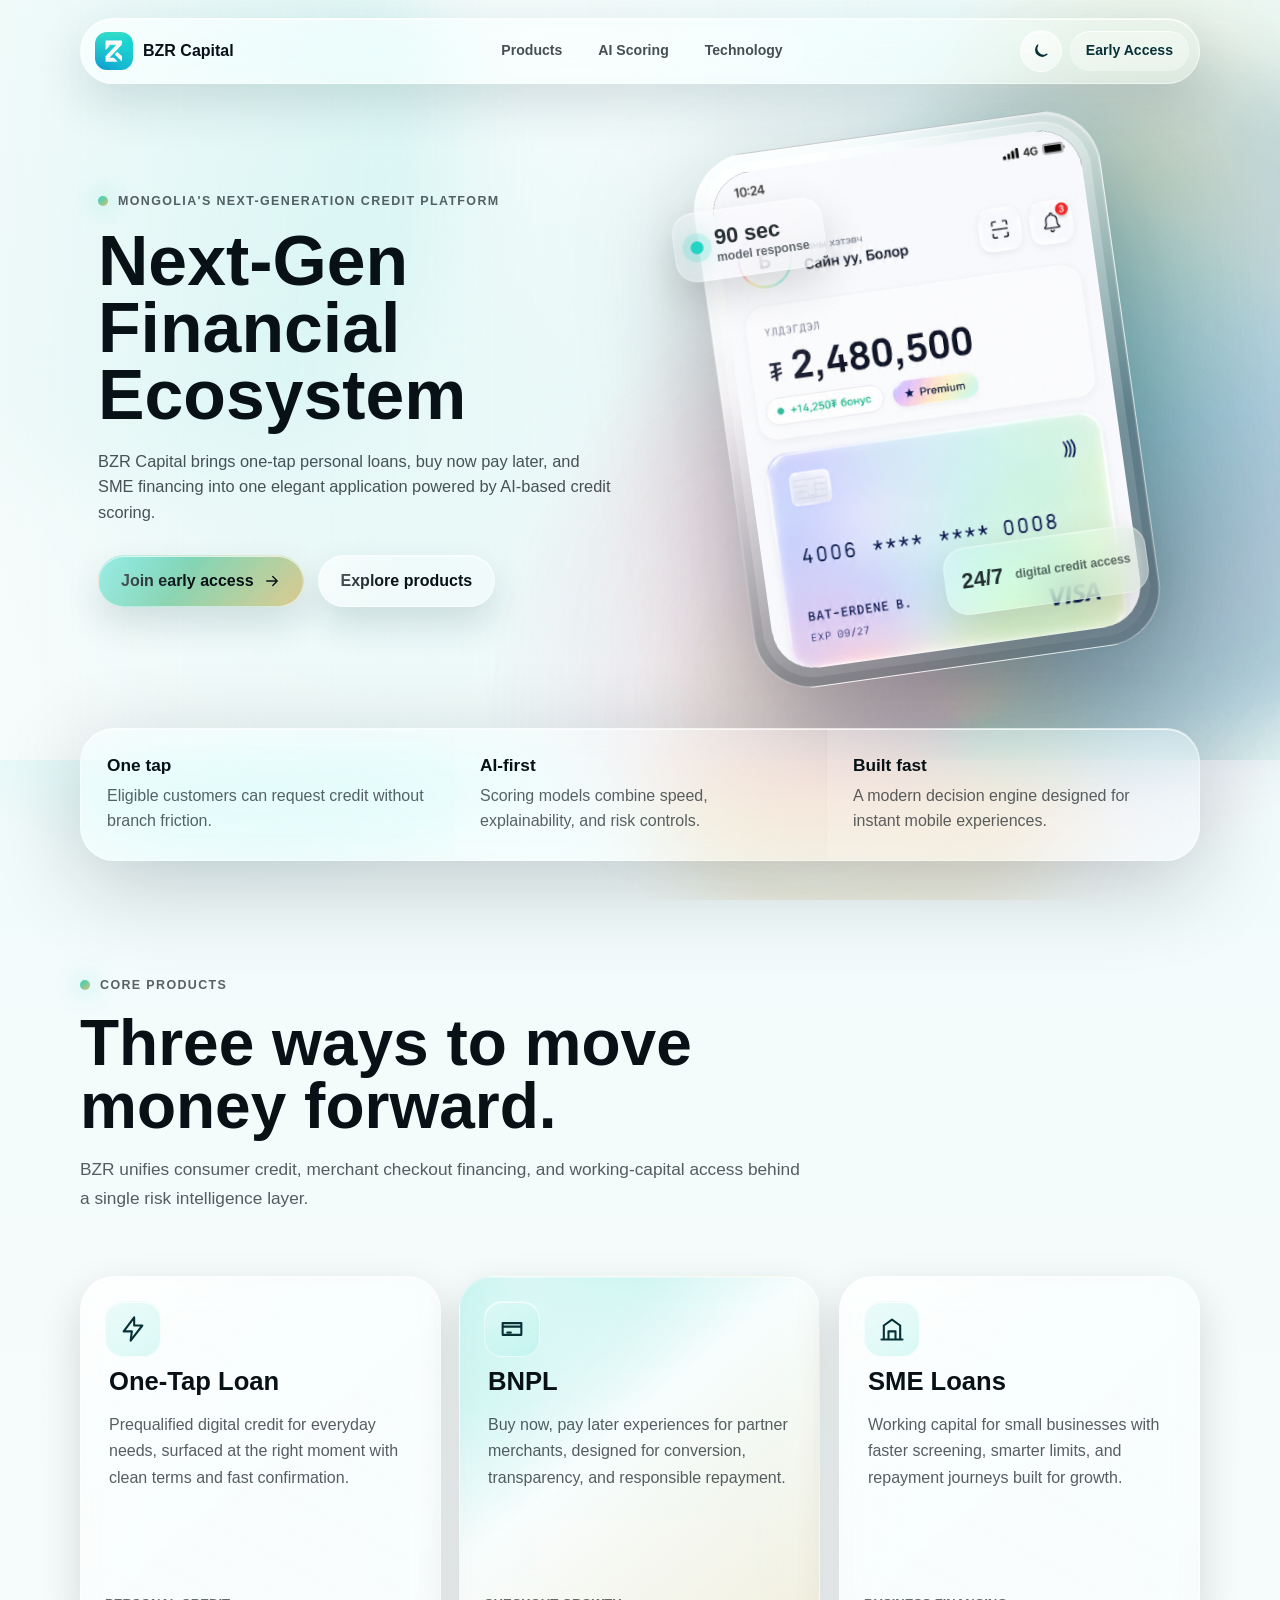
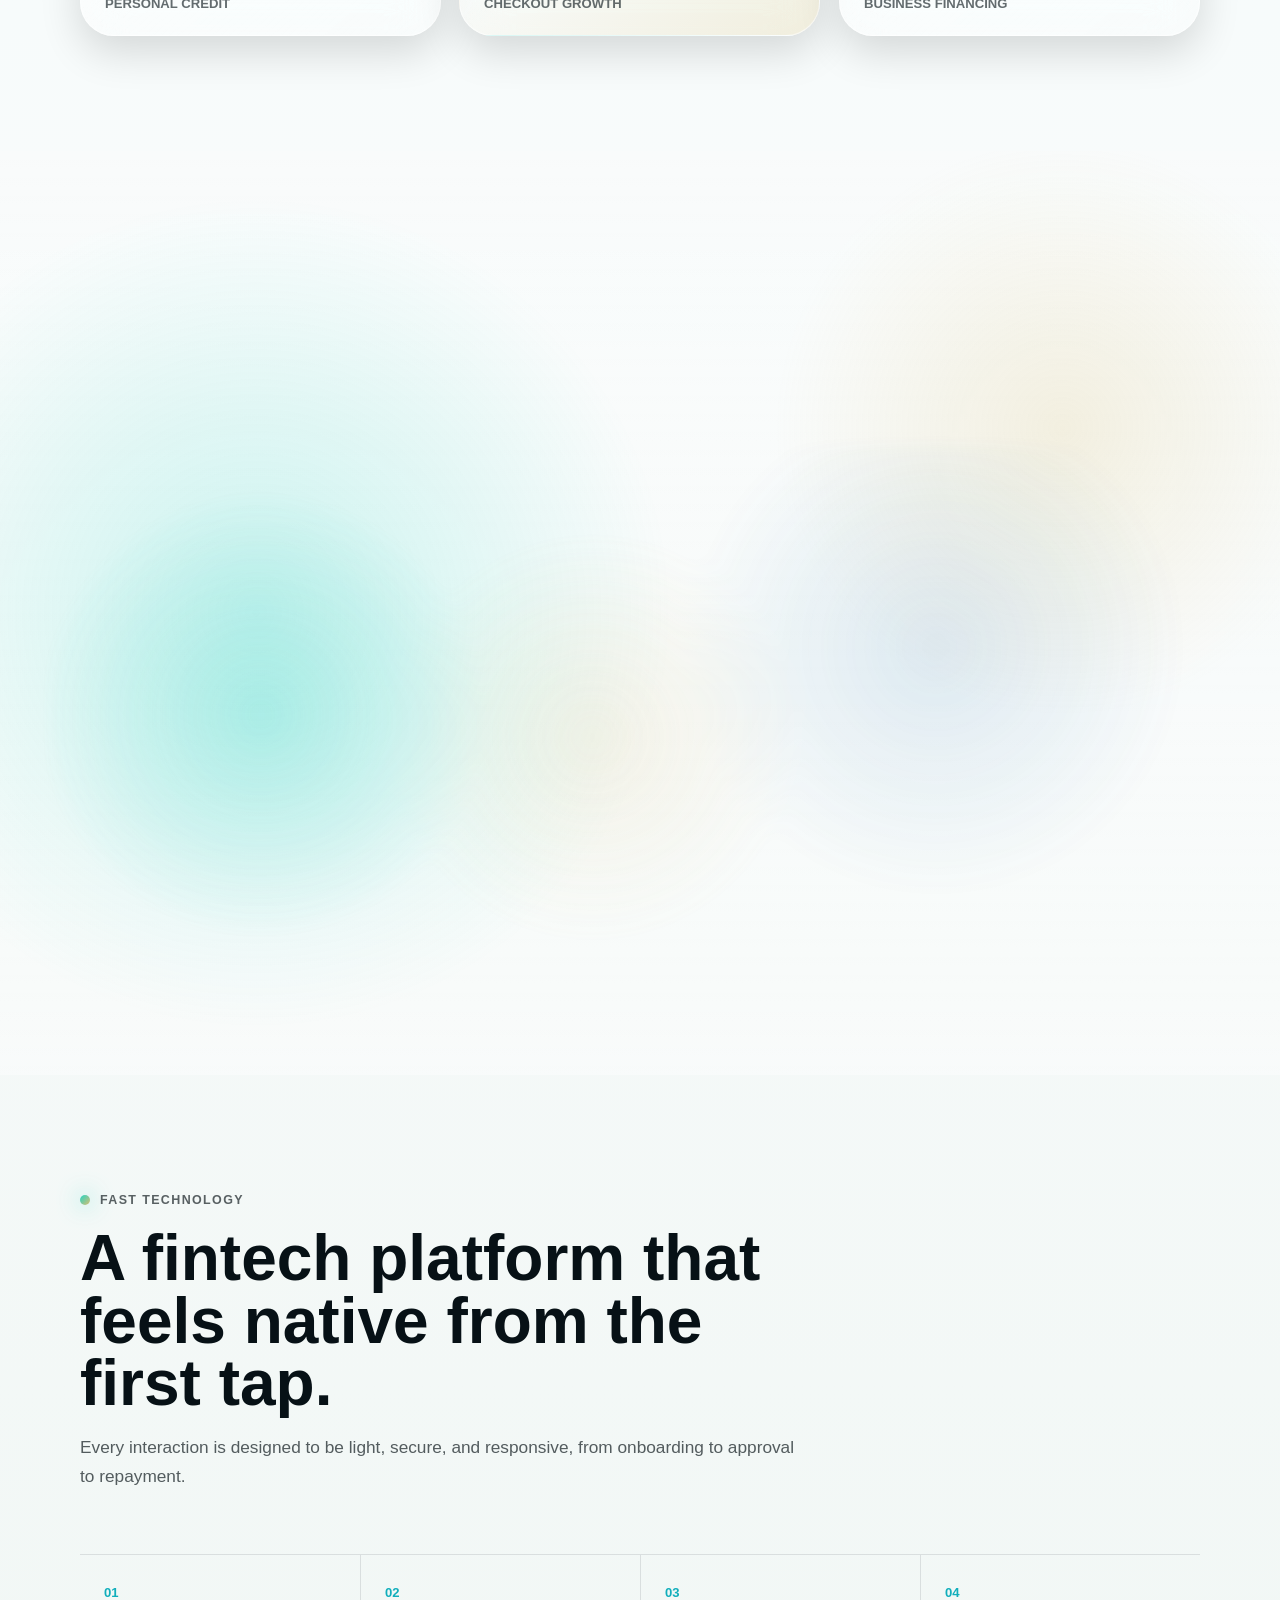
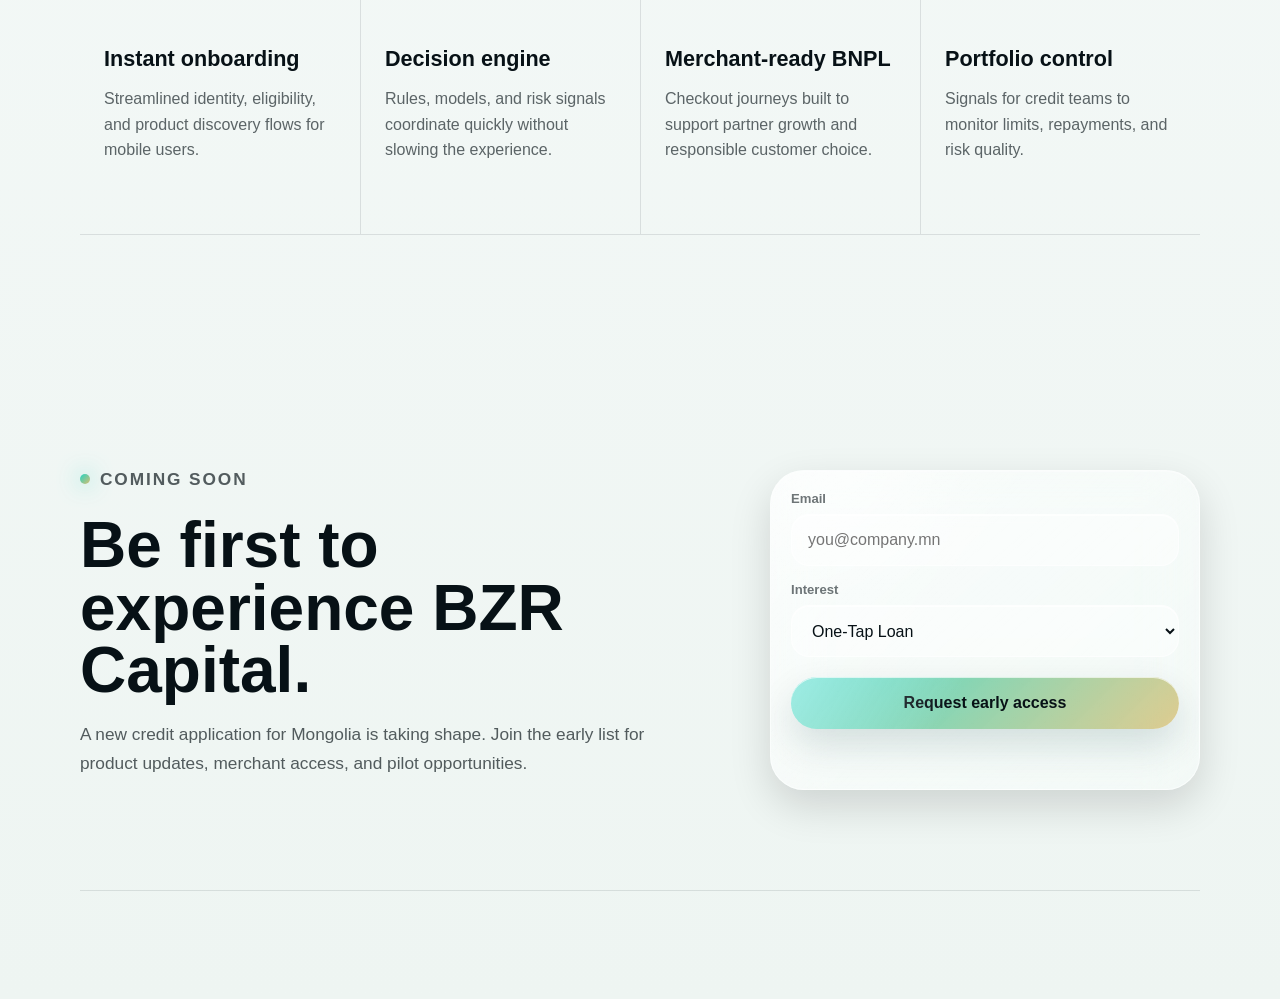
==== commit 0196516c: "animations" ====
--- a/index.html
+++ b/index.html
@@ -9,6 +9,17 @@
       content="BZR Capital is building a next-generation Mongolian fintech platform for one-tap loans, BNPL, SME financing, and AI-powered credit scoring."
     />
     <link rel="icon" href="assets/logo.png" type="image/png" />
+    <script>
+      (() => {
+        try {
+          const savedTheme = localStorage.getItem("bzr-theme");
+          const prefersDark = window.matchMedia("(prefers-color-scheme: dark)").matches;
+          document.documentElement.dataset.theme = savedTheme || (prefersDark ? "dark" : "light");
+        } catch {
+          document.documentElement.dataset.theme = "light";
+        }
+      })();
+    </script>
     <link rel="stylesheet" href="styles.css" />
   </head>
   <body>
@@ -29,7 +40,18 @@
         <a href="#intelligence">AI Scoring</a>
         <a href="#platform">Technology</a>
       </nav>
-      <a class="nav-cta" href="#waitlist">Early Access</a>
+      <div class="header-actions">
+        <button class="theme-toggle" type="button" aria-label="Switch to dark mode" aria-pressed="false">
+          <svg class="icon-sun" viewBox="0 0 24 24" aria-hidden="true">
+            <path d="M12 4V2m0 20v-2m8-8h2M2 12h2m14.95-6.95 1.41-1.41M3.64 20.36l1.41-1.41m0-13.9L3.64 3.64m16.72 16.72-1.41-1.41" />
+            <circle cx="12" cy="12" r="4" />
+          </svg>
+          <svg class="icon-moon" viewBox="0 0 24 24" aria-hidden="true">
+            <path d="M20 15.6A8.5 8.5 0 0 1 8.4 4 7 7 0 1 0 20 15.6Z" />
+          </svg>
+        </button>
+        <a class="nav-cta" href="#waitlist">Early Access</a>
+      </div>
     </header>
 
     <main id="top">
@@ -59,60 +81,14 @@
           <div class="phone-shell" data-tilt>
             <div class="phone-glass"></div>
             <div class="phone-screen">
-              <div class="dynamic-island"></div>
-              <div class="app-topline">
-                <span>9:41</span>
-                <span>5G&nbsp;&nbsp;100%</span>
-              </div>
-              <div class="app-greeting">
-                <img src="assets/logo.png" alt="" />
-                <div>
-                  <span>Your credit companion</span>
-                  <strong>Sain baina uu, Bolor</strong>
-                </div>
-              </div>
-              <div class="limit-panel">
-                <span>Available limit</span>
-                <strong>₮ 5,000,000</strong>
-                <div class="limit-meter">
-                  <span></span>
-                </div>
-              </div>
-              <div class="score-orb">
-                <span>AI Score</span>
-                <strong>742</strong>
-              </div>
-              <div class="quick-actions">
-                <article>
-                  <svg viewBox="0 0 24 24" aria-hidden="true">
-                    <path d="m13 2-9 12h7l-1 8 10-13h-7l0-7Z" />
-                  </svg>
-                  <strong>One-Tap Loan</strong>
-                  <span>Decision in minutes</span>
-                </article>
-                <article>
-                  <svg viewBox="0 0 24 24" aria-hidden="true">
-                    <path d="M4 7h16v10H4zM4 10h16M8 15h3" />
-                  </svg>
-                  <strong>BNPL</strong>
-                  <span>Split purchases</span>
-                </article>
-              </div>
-              <div class="sme-strip">
-                <div>
-                  <span>SME credit line</span>
-                  <strong>₮ 40M prequalified</strong>
-                </div>
-                <svg viewBox="0 0 24 24" aria-hidden="true">
-                  <path d="M3 21h18M5 21V9l7-5 7 5v12M9 21v-7h6v7" />
-                </svg>
-              </div>
+              <img class="app-shot app-shot-light" src="assets/ss_light.png" alt="" />
+              <img class="app-shot app-shot-dark" src="assets/ss_dark.png" alt="" />
             </div>
           </div>
           <div class="floating-card floating-card-top">
             <span class="pulse"></span>
             <div>
-              <strong>90 sec</strong>
+              <strong class="floating-card-title">90 sec</strong>
               <small>model response</small>
             </div>
           </div>
--- a/styles.css
+++ b/styles.css
@@ -45,6 +45,22 @@
   overflow-x: hidden;
 }
 
+html[data-theme="dark"] {
+  color-scheme: dark;
+  --ink: #f3fbff;
+  --ink-soft: rgba(235, 252, 255, 0.72);
+  --shadow: 0 28px 90px rgba(0, 0, 0, 0.38);
+}
+
+html[data-theme="dark"] body {
+  background:
+    radial-gradient(circle at 74% 10%, rgba(36, 212, 195, 0.22), transparent 25rem),
+    radial-gradient(circle at 18% 8%, rgba(18, 105, 167, 0.34), transparent 29rem),
+    radial-gradient(circle at 80% 66%, rgba(217, 190, 114, 0.14), transparent 26rem),
+    linear-gradient(180deg, #061116 0%, #081923 44%, #041014 100%);
+  color: var(--ink);
+}
+
 @supports (overflow: clip) {
   html,
   body {
@@ -63,6 +79,13 @@
     linear-gradient(90deg, rgba(255, 255, 255, 0.36) 1px, transparent 1px);
   background-size: 72px 72px;
   mask-image: linear-gradient(to bottom, rgba(0, 0, 0, 0.45), transparent 62%);
+}
+
+html[data-theme="dark"] body::before {
+  background-image:
+    linear-gradient(rgba(255, 255, 255, 0.08) 1px, transparent 1px),
+    linear-gradient(90deg, rgba(255, 255, 255, 0.07) 1px, transparent 1px);
+  mask-image: linear-gradient(to bottom, rgba(0, 0, 0, 0.38), transparent 68%);
 }
 
 a {
@@ -128,7 +151,6 @@
 
 .hero-copy > *,
 .hero-visual,
-.phone-screen > *,
 .floating-card {
   animation: hero-enter 980ms var(--ease-glass) both;
   animation-delay: var(--hero-delay, 0ms);
@@ -161,39 +183,6 @@
   --hero-y: 20px;
   --hero-scale: 0.965;
   --hero-delay: 460ms;
-}
-
-.phone-screen > * {
-  --hero-y: 16px;
-  --hero-scale: 0.96;
-}
-
-.phone-screen > :nth-child(1) {
-  --hero-delay: 680ms;
-}
-
-.phone-screen > :nth-child(2) {
-  --hero-delay: 730ms;
-}
-
-.phone-screen > :nth-child(3) {
-  --hero-delay: 780ms;
-}
-
-.phone-screen > :nth-child(4) {
-  --hero-delay: 830ms;
-}
-
-.phone-screen > :nth-child(5) {
-  --hero-delay: 880ms;
-}
-
-.phone-screen > :nth-child(6) {
-  --hero-delay: 930ms;
-}
-
-.phone-screen > :nth-child(7) {
-  --hero-delay: 980ms;
 }
 
 .floating-card {
@@ -227,6 +216,11 @@
   filter: blur(38px);
   opacity: 0.65;
   mix-blend-mode: multiply;
+}
+
+html[data-theme="dark"] .aura {
+  opacity: 0.46;
+  mix-blend-mode: screen;
 }
 
 .aura-cyan {
@@ -356,6 +350,120 @@
   color: #073137;
   background: rgba(255, 255, 255, 0.35);
   box-shadow: inset 0 1px 0 rgba(255, 255, 255, 0.72);
+}
+
+.header-actions {
+  display: inline-flex;
+  gap: 8px;
+  align-items: center;
+  justify-self: end;
+}
+
+.theme-toggle {
+  position: relative;
+  display: grid;
+  place-items: center;
+  width: 42px;
+  height: 42px;
+  border: 1px solid rgba(255, 255, 255, 0.52);
+  border-radius: 999px;
+  color: #073137;
+  background:
+    linear-gradient(145deg, rgba(255, 255, 255, 0.54), rgba(255, 255, 255, 0.16)),
+    rgba(255, 255, 255, 0.24);
+  box-shadow: inset 0 1px 0 rgba(255, 255, 255, 0.72);
+  cursor: pointer;
+  overflow: hidden;
+  transition:
+    color 200ms ease,
+    background 200ms ease,
+    border-color 200ms ease,
+    box-shadow 200ms ease;
+  backdrop-filter: blur(18px) saturate(170%);
+  -webkit-backdrop-filter: blur(18px) saturate(170%);
+}
+
+.theme-toggle:hover,
+.theme-toggle:focus-visible {
+  background: rgba(255, 255, 255, 0.42);
+  outline: none;
+}
+
+.theme-toggle svg {
+  position: absolute;
+  width: 19px;
+  height: 19px;
+  transition:
+    opacity 220ms ease,
+    transform 220ms ease;
+}
+
+.icon-moon {
+  opacity: 1;
+  transform: rotate(0deg) scale(1);
+}
+
+.icon-sun {
+  opacity: 0;
+  transform: rotate(-32deg) scale(0.72);
+}
+
+html[data-theme="dark"] .icon-moon {
+  opacity: 0;
+  transform: rotate(32deg) scale(0.72);
+}
+
+html[data-theme="dark"] .icon-sun {
+  opacity: 1;
+  transform: rotate(0deg) scale(1);
+}
+
+html[data-theme="dark"] .site-header {
+  border-color: rgba(255, 255, 255, 0.18);
+  background:
+    linear-gradient(130deg, rgba(18, 43, 52, 0.72), rgba(255, 255, 255, 0.08)),
+    rgba(5, 18, 24, 0.72);
+  box-shadow: 0 20px 58px rgba(0, 0, 0, 0.34), inset 0 1px 0 rgba(255, 255, 255, 0.16);
+}
+
+html[data-theme="dark"] .site-header.is-scrolled {
+  background:
+    linear-gradient(130deg, rgba(18, 43, 52, 0.84), rgba(255, 255, 255, 0.1)),
+    rgba(5, 18, 24, 0.82);
+  box-shadow: 0 16px 52px rgba(0, 0, 0, 0.38), inset 0 1px 0 rgba(255, 255, 255, 0.18);
+}
+
+html[data-theme="dark"] .brand img {
+  box-shadow: inset 0 1px 0 rgba(255, 255, 255, 0.26), 0 10px 28px rgba(36, 212, 195, 0.12);
+}
+
+html[data-theme="dark"] .nav-links {
+  background: rgba(255, 255, 255, 0.06);
+}
+
+html[data-theme="dark"] .nav-links a,
+html[data-theme="dark"] .nav-cta,
+html[data-theme="dark"] .theme-toggle {
+  color: rgba(235, 252, 255, 0.82);
+}
+
+html[data-theme="dark"] .nav-links a:hover,
+html[data-theme="dark"] .nav-links a:focus-visible,
+html[data-theme="dark"] .nav-cta:hover,
+html[data-theme="dark"] .nav-cta:focus-visible,
+html[data-theme="dark"] .theme-toggle:hover,
+html[data-theme="dark"] .theme-toggle:focus-visible {
+  color: #f8ffff;
+  background: rgba(255, 255, 255, 0.1);
+}
+
+html[data-theme="dark"] .nav-cta,
+html[data-theme="dark"] .theme-toggle {
+  border-color: rgba(255, 255, 255, 0.13);
+  background:
+    linear-gradient(145deg, rgba(255, 255, 255, 0.13), rgba(255, 255, 255, 0.05)),
+    rgba(255, 255, 255, 0.06);
+  box-shadow: inset 0 1px 0 rgba(255, 255, 255, 0.16);
 }
 
 .hero {
@@ -553,13 +661,9 @@
 .phone-screen {
   position: absolute;
   inset: 18px;
-  padding: 28px 22px 22px;
   border-radius: 42px;
   color: #f8ffff;
-  background:
-    radial-gradient(circle at 22% 10%, rgba(36, 212, 195, 0.32), transparent 11rem),
-    radial-gradient(circle at 92% 70%, rgba(217, 190, 114, 0.22), transparent 10rem),
-    linear-gradient(180deg, #071116 0%, #0b2030 58%, #061015 100%);
+  background: #071116;
   overflow: hidden;
   box-shadow: inset 0 0 0 1px rgba(255, 255, 255, 0.1);
 }
@@ -570,6 +674,30 @@
   content: "";
   background: linear-gradient(115deg, rgba(255, 255, 255, 0.24), transparent 34%);
   pointer-events: none;
+}
+
+.app-shot {
+  position: absolute;
+  inset: 0;
+  width: 100%;
+  height: 100%;
+  max-width: none;
+  object-fit: cover;
+  object-position: top center;
+  opacity: 0;
+  transition: opacity 240ms ease;
+}
+
+html[data-theme="light"] .app-shot-light {
+  opacity: 1;
+}
+
+html[data-theme="dark"] .app-shot-light {
+  opacity: 0;
+}
+
+html[data-theme="dark"] .app-shot-dark {
+  opacity: 1;
 }
 
 .dynamic-island {
@@ -611,8 +739,7 @@
 .limit-panel span,
 .score-orb span,
 .sme-strip span,
-.quick-actions span,
-.floating-card small {
+.quick-actions span {
   display: block;
   color: rgba(248, 255, 255, 0.62);
   font-size: 0.76rem;
@@ -738,13 +865,28 @@
   min-height: 68px;
   padding: 14px 16px;
   border-radius: 22px;
-  color: #f8ffff;
+  color: rgba(7, 17, 22, 0.88);
   transform: rotate(-8deg);
 }
 
 .floating-card strong {
   display: block;
   font-size: 1.35rem;
+}
+
+.floating-card small {
+  display: block;
+  color: rgba(7, 17, 22, 0.62);
+  font-size: 0.76rem;
+  font-weight: 620;
+}
+
+html[data-theme="dark"] .floating-card {
+  color: #f8ffff;
+}
+
+html[data-theme="dark"] .floating-card small {
+  color: rgba(248, 255, 255, 0.62);
 }
 
 .floating-card-top {
@@ -1333,6 +1475,169 @@
   text-align: right;
 }
 
+html[data-theme="dark"] .hero::before {
+  background:
+    linear-gradient(90deg, rgba(6, 17, 22, 0.9) 0%, rgba(6, 17, 22, 0.58) 48%, rgba(6, 17, 22, 0.08) 76%),
+    radial-gradient(circle at 79% 50%, rgba(36, 212, 195, 0.24), transparent 19rem),
+    radial-gradient(circle at 90% 22%, rgba(217, 190, 114, 0.16), transparent 16rem),
+    radial-gradient(circle at 82% 70%, rgba(18, 105, 167, 0.28), transparent 21rem);
+}
+
+html[data-theme="dark"] .hero::after {
+  opacity: 0.42;
+  mix-blend-mode: screen;
+}
+
+html[data-theme="dark"] .eyebrow,
+html[data-theme="dark"] .hero-lede,
+html[data-theme="dark"] .section-heading p:not(.eyebrow),
+html[data-theme="dark"] .waitlist p,
+html[data-theme="dark"] .signal-strip span,
+html[data-theme="dark"] .product-card p,
+html[data-theme="dark"] .intelligence-copy p,
+html[data-theme="dark"] .platform-grid p,
+html[data-theme="dark"] .site-footer,
+html[data-theme="dark"] .form-note {
+  color: rgba(226, 246, 248, 0.68);
+}
+
+html[data-theme="dark"] .button {
+  border-color: rgba(255, 255, 255, 0.16);
+  color: #f7ffff;
+  box-shadow: inset 0 1px 0 rgba(255, 255, 255, 0.18), 0 16px 38px rgba(0, 0, 0, 0.28);
+}
+
+html[data-theme="dark"] .button-primary {
+  color: #041114;
+  background: linear-gradient(135deg, rgba(36, 212, 195, 0.92), rgba(217, 190, 114, 0.86));
+}
+
+html[data-theme="dark"] .button-secondary {
+  background: rgba(255, 255, 255, 0.08);
+}
+
+html[data-theme="dark"] .phone-shell {
+  border-color: rgba(255, 255, 255, 0.2);
+  background:
+    linear-gradient(150deg, rgba(255, 255, 255, 0.28), rgba(255, 255, 255, 0.09) 34%, rgba(5, 18, 24, 0.72) 76%),
+    rgba(255, 255, 255, 0.08);
+  box-shadow: 0 42px 120px rgba(0, 0, 0, 0.46), inset 0 2px 2px rgba(255, 255, 255, 0.2);
+}
+
+html[data-theme="dark"] .phone-glass {
+  background:
+    radial-gradient(circle at 20% 0%, rgba(255, 255, 255, 0.24), transparent 13rem),
+    linear-gradient(160deg, rgba(255, 255, 255, 0.16), rgba(255, 255, 255, 0.04));
+}
+
+html[data-theme="dark"] .signal-strip,
+html[data-theme="dark"] .glass-card,
+html[data-theme="dark"] .waitlist-form {
+  border-color: rgba(255, 255, 255, 0.14);
+  color: #f7ffff;
+  background:
+    linear-gradient(140deg, rgba(255, 255, 255, 0.13), rgba(255, 255, 255, 0.05)),
+    rgba(6, 22, 30, 0.58);
+  box-shadow: 0 24px 80px rgba(0, 0, 0, 0.32), inset 0 1px 0 rgba(255, 255, 255, 0.14);
+}
+
+html[data-theme="dark"] .signal-strip div {
+  background: linear-gradient(135deg, rgba(255, 255, 255, 0.09), rgba(255, 255, 255, 0.03));
+}
+
+html[data-theme="dark"] .glass-card::before {
+  background:
+    radial-gradient(circle at 16% 0%, rgba(255, 255, 255, 0.28), transparent 8rem),
+    linear-gradient(120deg, rgba(255, 255, 255, 0.18), transparent 42%);
+  opacity: 0.68;
+}
+
+html[data-theme="dark"] .product-card-accent {
+  background:
+    linear-gradient(140deg, rgba(36, 212, 195, 0.2), rgba(255, 255, 255, 0.06) 44%, rgba(217, 190, 114, 0.13)),
+    rgba(6, 22, 30, 0.58);
+}
+
+html[data-theme="dark"] .product-card > span,
+html[data-theme="dark"] .model-core span,
+html[data-theme="dark"] .waitlist-form label span {
+  color: rgba(226, 246, 248, 0.56);
+}
+
+html[data-theme="dark"] .icon-badge {
+  color: #bffdfa;
+  border-color: rgba(255, 255, 255, 0.13);
+  background:
+    linear-gradient(145deg, rgba(255, 255, 255, 0.13), rgba(255, 255, 255, 0.04)),
+    rgba(36, 212, 195, 0.1);
+}
+
+html[data-theme="dark"] .intelligence-band {
+  background:
+    radial-gradient(circle at 20% 50%, rgba(36, 212, 195, 0.16), transparent 26rem),
+    radial-gradient(circle at 83% 30%, rgba(217, 190, 114, 0.1), transparent 18rem),
+    linear-gradient(180deg, rgba(255, 255, 255, 0.03), rgba(255, 255, 255, 0.06));
+}
+
+html[data-theme="dark"] .intelligence-layout::before {
+  opacity: 0.5;
+}
+
+html[data-theme="dark"] .model-core {
+  border-color: rgba(255, 255, 255, 0.16);
+  background:
+    radial-gradient(circle at 30% 18%, rgba(255, 255, 255, 0.22), transparent 38%),
+    linear-gradient(150deg, rgba(255, 255, 255, 0.16), rgba(255, 255, 255, 0.05)),
+    rgba(7, 23, 31, 0.7);
+}
+
+html[data-theme="dark"] .model-core::after {
+  background: radial-gradient(circle at 50% 78%, rgba(36, 212, 195, 0.2), transparent 50%);
+}
+
+html[data-theme="dark"] .orbit-ring {
+  border-color: rgba(255, 255, 255, 0.08);
+}
+
+html[data-theme="dark"] .check-list span {
+  border-color: rgba(255, 255, 255, 0.12);
+  color: rgba(239, 252, 253, 0.78);
+  background: rgba(255, 255, 255, 0.06);
+}
+
+html[data-theme="dark"] .platform-grid {
+  border-top-color: rgba(255, 255, 255, 0.1);
+}
+
+html[data-theme="dark"] .platform-grid article {
+  border-bottom-color: rgba(255, 255, 255, 0.1);
+}
+
+html[data-theme="dark"] .platform-grid article + article,
+html[data-theme="dark"] .platform-grid article:nth-child(even) {
+  border-left-color: rgba(255, 255, 255, 0.1);
+}
+
+html[data-theme="dark"] .platform-grid article:hover {
+  background: rgba(255, 255, 255, 0.05);
+}
+
+html[data-theme="dark"] .waitlist-form input,
+html[data-theme="dark"] .waitlist-form select {
+  border-color: rgba(255, 255, 255, 0.12);
+  color: #f7ffff;
+  background: rgba(255, 255, 255, 0.07);
+  box-shadow: inset 0 1px 0 rgba(255, 255, 255, 0.12);
+}
+
+html[data-theme="dark"] .waitlist-form input::placeholder {
+  color: rgba(226, 246, 248, 0.38);
+}
+
+html[data-theme="dark"] .site-footer {
+  border-top-color: rgba(255, 255, 255, 0.1);
+}
+
 @keyframes slow-spin {
   to {
     transform: rotate(1turn);
@@ -1775,6 +2080,21 @@
     overflow: hidden;
   }
 
+  .header-actions {
+    gap: 6px;
+  }
+
+  .theme-toggle {
+    width: 38px;
+    height: 38px;
+    flex: 0 0 38px;
+  }
+
+  .theme-toggle svg {
+    width: 17px;
+    height: 17px;
+  }
+
   .brand span {
     max-width: clamp(86px, 32vw, 112px);
     overflow: hidden;
@@ -1789,8 +2109,8 @@
 
   .nav-cta {
     min-height: 38px;
-    padding: 10px 11px;
-    font-size: 0.8rem;
+    padding: 10px 10px;
+    font-size: 0.76rem;
     white-space: nowrap;
     scale: 1;
   }
@@ -1849,7 +2169,6 @@
 
   .phone-screen {
     inset: 13px;
-    padding: 25px 16px 16px;
     border-radius: 34px;
   }
 
@@ -1944,6 +2263,27 @@
 
   .site-footer p {
     text-align: left;
+  }
+}
+
+@media (max-width: 360px) {
+  .brand {
+    gap: 8px;
+  }
+
+  .brand span {
+    max-width: 92px;
+  }
+
+  .theme-toggle {
+    width: 36px;
+    height: 36px;
+    flex-basis: 36px;
+  }
+
+  .nav-cta {
+    padding: 9px 9px;
+    font-size: 0.72rem;
   }
 }
 
